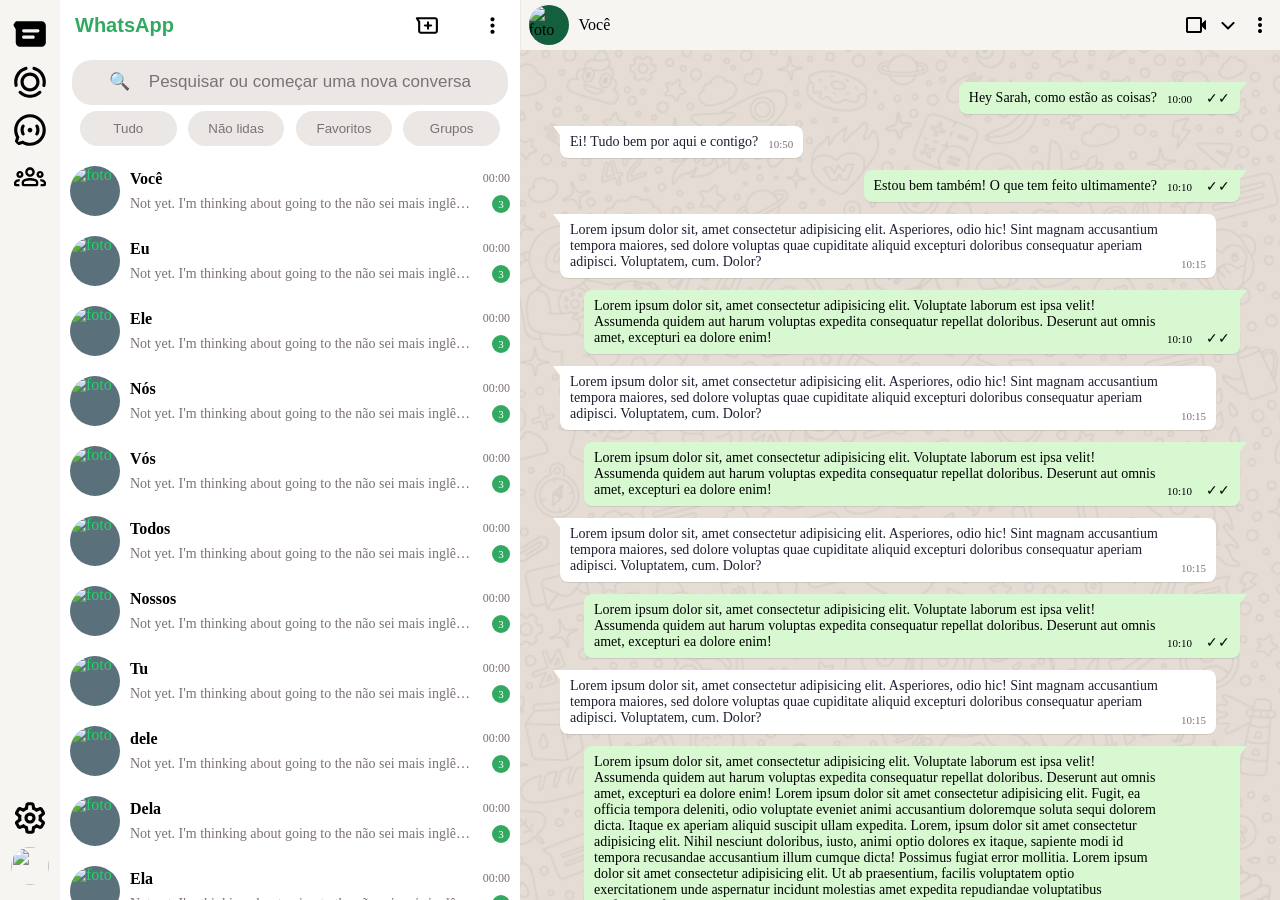
==== index.html @ 949bbe15 "design dos balões de mensagens feitas, falta testar e identificar erros" ====
<!DOCTYPE html>
<html lang="pt-br">
<head>
    <meta charset="UTF-8">
    <meta name="viewport" content="width=device-width, initial-scale=1.0">
    <link rel="stylesheet" href="./assets/style.css">
    <title>WhatsApp Web</title>
</head>
<body class="grid-container">
    <header>
        <div class="foto-header-container">
            <div class="perfil-header">
            <img class="foto-contato-header" src="" alt="foto">
            <span class="nome-header">Você</span>
        </div>

            <div class="icon-header">
            <img class="camera-header" src="./assets/icons/video-cam.svg" alt="">
            <img class="menu-header" src="./assets/icons/down-menu.svg" alt="">
            <img class="config-header" src="./assets/icons/more-settings.svg" alt="">
        </div>
        </div>
    </header>
    <nav>
        <div class="container-nav">
            <img src="./assets/icons/messages.svg" alt="">
            <img src="./assets/icons/status.svg" alt="">
            <img src="./assets/icons/newsletter.svg" alt="">
            <img src="./assets/icons/community.svg" alt="">

        </div>
        <div class="container-nav">
            <img src="./assets/icons/settings.svg" alt="">
            <img src="https://i.pravatar.cc/150?img=60" alt="">
        </div>
    </nav>
    <section>
        <div class="container-titulo">
        <h1>WhatsApp</h1>
        <div class="btn-newchat">
        <img src="./assets/icons/new-chat.svg" alt="">
        <img src="./assets/icons/more-settings.svg" alt="">
    </div>
    </div>

    <form action="">
        <input type="text" placeholder="🔍    Pesquisar ou começar uma nova conversa">
    </form>

    <div class="botoes">
        <button>Tudo</button>
        <button>Não lidas</button>
        <button>Favoritos</button>
        <button>Grupos</button>
    </div>
    <div class="lista-contatos">

    <diiv class="card-contato">
        <img src="" alt="foto">
        <span class="nome">Você</span>
        <span class="hora">00:00</span>
        <span class="msg">Not yet. I'm thinking about going to the não sei mais inglês então é isso.</span>
        <span class="badge">3</span>
    </diiv>

    <diiv class="card-contato">
        <img src="" alt="foto">
        <span class="nome">Eu</span>
        <span class="hora">00:00</span>
        <span class="msg">Not yet. I'm thinking about going to the não sei mais inglês então é isso.</span>
        <span class="badge">3</span>
    </diiv>

    <diiv class="card-contato">
        <img src="" alt="foto">
        <span class="nome">Ele</span>
        <span class="hora">00:00</span>
        <span class="msg">Not yet. I'm thinking about going to the não sei mais inglês então é isso.</span>
        <span class="badge">3</span>
    </diiv>

    <diiv class="card-contato">
        <img src="" alt="foto">
        <span class="nome">Nós</span>
        <span class="hora">00:00</span>
        <span class="msg">Not yet. I'm thinking about going to the não sei mais inglês então é isso.</span>
        <span class="badge">3</span>
    </diiv>

    <diiv class="card-contato">
        <img src="" alt="foto">
        <span class="nome">Vós</span>
        <span class="hora">00:00</span>
        <span class="msg">Not yet. I'm thinking about going to the não sei mais inglês então é isso.</span>
        <span class="badge">3</span>
    </diiv>

    <diiv class="card-contato">
        <img src="" alt="foto">
        <span class="nome">Todos</span>
        <span class="hora">00:00</span>
        <span class="msg">Not yet. I'm thinking about going to the não sei mais inglês então é isso.</span>
        <span class="badge">3</span>
    </diiv>

    <diiv class="card-contato">
        <img src="" alt="foto">
        <span class="nome">Nossos</span>
        <span class="hora">00:00</span>
        <span class="msg">Not yet. I'm thinking about going to the não sei mais inglês então é isso.</span>
        <span class="badge">3</span>
    </diiv>

    <diiv class="card-contato">
        <img src="" alt="foto">
        <span class="nome">Tu</span>
        <span class="hora">00:00</span>
        <span class="msg">Not yet. I'm thinking about going to the não sei mais inglês então é isso.</span>
        <span class="badge">3</span>
    </diiv>

    <diiv class="card-contato">
        <img src="" alt="foto">
        <span class="nome">dele</span>
        <span class="hora">00:00</span>
        <span class="msg">Not yet. I'm thinking about going to the não sei mais inglês então é isso.</span>
        <span class="badge">3</span>
    </diiv>

    <diiv class="card-contato">
        <img src="" alt="foto">
        <span class="nome">Dela</span>
        <span class="hora">00:00</span>
        <span class="msg">Not yet. I'm thinking about going to the não sei mais inglês então é isso.</span>
        <span class="badge">3</span>
    </diiv>

    <diiv class="card-contato">
        <img src="" alt="foto">
        <span class="nome">Ela</span>
        <span class="hora">00:00</span>
        <span class="msg">Not yet. I'm thinking about going to the não sei mais inglês então é isso.</span>
        <span class="badge">3</span>
    </diiv>

    <diiv class="card-contato">
        <img src="" alt="foto">
        <span class="nome">Aquela</span>
        <span class="hora">00:00</span>
        <span class="msg">Not yet. I'm thinking about going to the não sei mais inglês então é isso.</span>
        <span class="badge">3</span> 
    </diiv>

    <diiv class="card-contato">
        <img src="" alt="foto">
        <span class="nome">Aquele</span>
        <span class="hora">00:00</span>
        <span class="msg">Not yet. I'm thinking about going to the não sei mais inglês então é isso.</span>
        <span class="badge">3</span> 
    </diiv>

    </div>

    </section>
    <main>
        <div class="chat-mensagens">

            <div class="mensagem mensagem-enviada">
                <div class="balao">
                    <p>Hey Sarah, como estão as coisas?</p>
                    <span class="hora-msg">10:00 <span class="checks">✓✓</span></span>
                </div>
            </div>

            <div class="mensagem mensagem-recebida">
                <div class="balao">
                    <p>Ei! Tudo bem por aqui e contigo?</p>
                    <span class="hora-msg">10:50</span>
                </div>
            </div>

            <div class="mensagem mensagem-enviada">
                <div class="balao">
                    <p>Estou bem também! O que tem feito ultimamente?</p>
                    <span class="hora-msg">10:10 <span class="checks">✓✓</span></span>
                </div>
            </div>

            <div class="mensagem mensagem-recebida">
                <div class="balao">
                    <p>Lorem ipsum dolor sit, amet consectetur adipisicing elit. Asperiores, odio hic! Sint magnam accusantium tempora maiores, sed dolore voluptas quae cupiditate aliquid excepturi doloribus consequatur aperiam adipisci. Voluptatem, cum. Dolor?</p>
                    <span class="hora-msg">10:15</span>
                </div>
            </div>

            <div class="mensagem mensagem-enviada">
                <div class="balao">
                    <p>Lorem ipsum dolor sit, amet consectetur adipisicing elit. Voluptate laborum est ipsa velit! Assumenda quidem aut harum voluptas expedita consequatur repellat doloribus. Deserunt aut omnis amet, excepturi ea dolore enim!</p>
                    <span class="hora-msg">10:10<span class="checks">✓✓</span></span>
                </div>
            </div>

            <div class="mensagem mensagem-recebida">
                <div class="balao">
                    <p>Lorem ipsum dolor sit, amet consectetur adipisicing elit. Asperiores, odio hic! Sint magnam accusantium tempora maiores, sed dolore voluptas quae cupiditate aliquid excepturi doloribus consequatur aperiam adipisci. Voluptatem, cum. Dolor?</p>
                    <span class="hora-msg">10:15</span>
                </div>
            </div>

            <div class="mensagem mensagem-enviada">
                <div class="balao">
                    <p>Lorem ipsum dolor sit, amet consectetur adipisicing elit. Voluptate laborum est ipsa velit! Assumenda quidem aut harum voluptas expedita consequatur repellat doloribus. Deserunt aut omnis amet, excepturi ea dolore enim!</p>
                    <span class="hora-msg">10:10<span class="checks">✓✓</span></span>
                </div>
            </div>

            <div class="mensagem mensagem-recebida">
                <div class="balao">
                    <p>Lorem ipsum dolor sit, amet consectetur adipisicing elit. Asperiores, odio hic! Sint magnam accusantium tempora maiores, sed dolore voluptas quae cupiditate aliquid excepturi doloribus consequatur aperiam adipisci. Voluptatem, cum. Dolor?</p>
                    <span class="hora-msg">10:15</span>
                </div>
            </div>

            <div class="mensagem mensagem-enviada">
                <div class="balao">
                    <p>Lorem ipsum dolor sit, amet consectetur adipisicing elit. Voluptate laborum est ipsa velit! Assumenda quidem aut harum voluptas expedita consequatur repellat doloribus. Deserunt aut omnis amet, excepturi ea dolore enim!</p>
                    <span class="hora-msg">10:10<span class="checks">✓✓</span></span>
                </div>
            </div>

            <div class="mensagem mensagem-recebida">
                <div class="balao">
                    <p>Lorem ipsum dolor sit, amet consectetur adipisicing elit. Asperiores, odio hic! Sint magnam accusantium tempora maiores, sed dolore voluptas quae cupiditate aliquid excepturi doloribus consequatur aperiam adipisci. Voluptatem, cum. Dolor?</p>
                    <span class="hora-msg">10:15</span>
                </div>
            </div>

            <div class="mensagem mensagem-enviada">
                <div class="balao">
                    <p>Lorem ipsum dolor sit, amet consectetur adipisicing elit. Voluptate laborum est ipsa velit! Assumenda quidem aut harum voluptas expedita consequatur repellat doloribus. Deserunt aut omnis amet, excepturi ea dolore enim! Lorem ipsum dolor sit amet consectetur adipisicing elit. Fugit, ea officia tempora deleniti, odio voluptate eveniet animi accusantium doloremque soluta sequi dolorem dicta. Itaque ex aperiam aliquid suscipit ullam expedita. Lorem, ipsum dolor sit amet consectetur adipisicing elit. Nihil nesciunt doloribus, iusto, animi optio dolores ex itaque, sapiente modi id tempora recusandae accusantium illum cumque dicta! Possimus fugiat error mollitia. Lorem ipsum dolor sit amet consectetur adipisicing elit. Ut ab praesentium, facilis voluptatem optio exercitationem unde aspernatur incidunt molestias amet expedita repudiandae voluptatibus perferendis fugiat! Libero repellendus eos nam hic.Lorem ipsum dolor sit, amet consectetur adipisicing elit. Voluptate laborum est ipsa velit! Assumenda quidem aut harum voluptas expedita consequatur repellat doloribus. Deserunt aut omnis amet, excepturi ea dolore enim! Lorem ipsum dolor sit amet consectetur adipisicing elit. Fugit, ea officia tempora deleniti, odio voluptate eveniet animi accusantium doloremque soluta sequi dolorem dicta. Itaque ex aperiam aliquid suscipit ullam expedita. Lorem, ipsum dolor sit amet consectetur adipisicing elit. Nihil nesciunt doloribus, iusto, animi optio dolores ex itaque, sapiente modi id tempora recusandae accusantium illum cumque dicta! Possimus fugiat error mollitia. Lorem ipsum dolor sit amet consectetur adipisicing elit. Ut ab praesentium, facilis voluptatem optio exercitationem unde aspernatur incidunt molestias amet expedita repudiandae voluptatibus perferendis fugiat! Libero repellendus eos nam hicLorem ipsum dolor sit, amet consectetur adipisicing elit. Voluptate laborum est ipsa velit! Assumenda quidem aut harum voluptas expedita consequatur repellat doloribus. Deserunt aut omnis amet, excepturi ea dolore enim! Lorem ipsum dolor sit amet consectetur adipisicing elit. Fugit, ea officia tempora deleniti, odio voluptate eveniet animi accusantium doloremque soluta sequi dolorem dicta. Itaque ex aperiam aliquid suscipit ullam expedita. Lorem, ipsum dolor sit amet consectetur adipisicing elit. Nihil nesciunt doloribus, iusto, animi optio dolores ex itaque, sapiente modi id tempora recusandae accusantium illum cumque dicta! Possimus fugiat error mollitia. Lorem ipsum dolor sit amet consectetur adipisicing elit. Ut ab praesentium, facilis voluptatem optio exercitationem unde aspernatur incidunt molestias amet expedita repudiandae voluptatibus perferendis fugiat! Libero repellendus eos nam hicLorem ipsum dolor sit, amet consectetur adipisicing elit. Voluptate laborum est ipsa velit! Assumenda quidem aut harum voluptas expedita consequatur repellat doloribus. Deserunt aut omnis amet, excepturi ea dolore enim! Lorem ipsum dolor sit amet consectetur adipisicing elit. Fugit, ea officia tempora deleniti, odio voluptate eveniet animi accusantium doloremque soluta sequi dolorem dicta. Itaque ex aperiam aliquid suscipit ullam expedita. Lorem, ipsum dolor sit amet consectetur adipisicing elit. Nihil nesciunt doloribus, iusto, animi optio dolores ex itaque, sapiente modi id tempora recusandae accusantium illum cumque dicta! Possimus fugiat error mollitia. Lorem ipsum dolor sit amet consectetur adipisicing elit. Ut ab praesentium, facilis voluptatem optio exercitationem unde aspernatur incidunt molestias amet expedita repudiandae voluptatibus perferendis fugiat! Libero repellendus eos nam hicLorem ipsum dolor sit, amet consectetur adipisicing elit. Voluptate laborum est ipsa velit! Assumenda quidem aut harum voluptas expedita consequatur repellat doloribus. Deserunt aut omnis amet, excepturi ea dolore enim! Lorem ipsum dolor sit amet consectetur adipisicing elit. Fugit, ea officia tempora deleniti, odio voluptate eveniet animi accusantium doloremque soluta sequi dolorem dicta. Itaque ex aperiam aliquid suscipit ullam expedita. Lorem, ipsum dolor sit amet consectetur adipisicing elit. Nihil nesciunt doloribus, iusto, animi optio dolores ex itaque, sapiente modi id tempora recusandae accusantium illum cumque dicta! Possimus fugiat error mollitia. Lorem ipsum dolor sit amet consectetur adipisicing elit. Ut ab praesentium, facilis voluptatem optio exercitationem unde aspernatur incidunt molestias amet expedita repudiandae voluptatibus perferendis fugiat! Libero repellendus eos nam hicLorem ipsum dolor sit, amet consectetur adipisicing elit. Voluptate laborum est ipsa velit! Assumenda quidem aut harum voluptas expedita consequatur repellat doloribus. Deserunt aut omnis amet, excepturi ea dolore enim! Lorem ipsum dolor sit amet consectetur adipisicing elit. Fugit, ea officia tempora deleniti, odio voluptate eveniet animi accusantium doloremque soluta sequi dolorem dicta. Itaque ex aperiam aliquid suscipit ullam expedita. Lorem, ipsum dolor sit amet consectetur adipisicing elit. Nihil nesciunt doloribus, iusto, animi optio dolores ex itaque, sapiente modi id tempora recusandae accusantium illum cumque dicta! Possimus fugiat error mollitia. Lorem ipsum dolor sit amet consectetur adipisicing elit. Ut ab praesentium, facilis voluptatem optio exercitationem unde aspernatur incidunt molestias amet expedita repudiandae voluptatibus perferendis fugiat! Libero repellendus eos nam hicLorem ipsum dolor sit, amet consectetur adipisicing elit. Voluptate laborum est ipsa velit! Assumenda quidem aut harum voluptas expedita consequatur repellat doloribus. Deserunt aut omnis amet, excepturi ea dolore enim! Lorem ipsum dolor sit amet consectetur adipisicing elit. Fugit, ea officia tempora deleniti, odio voluptate eveniet animi accusantium doloremque soluta sequi dolorem dicta. Itaque ex aperiam aliquid suscipit ullam expedita. Lorem, ipsum dolor sit amet consectetur adipisicing elit. Nihil nesciunt doloribus, iusto, animi optio dolores ex itaque, sapiente modi id tempora recusandae accusantium illum cumque dicta! Possimus fugiat error mollitia. Lorem ipsum dolor sit amet consectetur adipisicing elit. Ut ab praesentium, facilis voluptatem optio exercitationem unde aspernatur incidunt molestias amet expedita repudiandae voluptatibus perferendis fugiat! Libero repellendus eos nam hic</p>
                    <span class="hora-msg">10:10<span class="checks">✓✓</span></span>
                </div>
            </div>

        </div>
    </main>
</body>
</html>
---- assets/style.css ----
* {
    margin: 0;
    padding: 0;
    box-sizing: border-box;
    text-decoration: none;
}

:root {
    --nav: #F7F5F2;
    --section: #FFFFFF;
    --header: #F7F5F2;
    --icone: #32A961;
    --nmicone: #42B996;
    --icones: #000000;
    --icone2: #EBE7E5;
    --msgs2: #7C7175;
    --msg1: #1C2030;
    --card2: #D8F8D2;
    --card1: #FFFFFF;
    --zap: #32A961;
    --iconeclaro: #D9FDD3;
    --letraescura: #14603E;
    --fotoperfil: #5A707B;
    --iconeperfil: #24D366;
}

body {
    width: 100dvw;
    height: 100dvh;
    display: grid;
    grid-template-columns: 60px 460px 1fr 2fr;
    grid-template-rows: 50px 1fr;
}

header {
    grid-column: 3 / 5;
    grid-row: 1 / 2;
    background-color: var(--header);
    display: flex;
    align-items: center;
    justify-content: space-between;
    border-left: 1px solid var(--icone2);
}

.foto-header-container {
    width: 100%;
    display: flex;
    justify-content: space-between;
    align-items: center;
    padding: 2% 1%;
}

.perfil-header {
    display: flex;
    align-items: center;
    gap: 10px;
}

.foto-contato-header {
    background-color: #14603E;
    border-radius: 100%;
    width: 40px;
    height: 40px;
}

.icon-header {
    display: flex;
    justify-content: flex-end;
    align-items: center;
    gap: 10px;
    width: fit-content;
}

nav {
    grid-column: 1 / 2;
    grid-row: 1 / 3;
    background-color: var(--nav);
    display: flex;
    flex-direction: column;
    align-items: center;
    justify-content: space-between;
}

.container-nav {
    display: flex;
    flex-direction: column;
    align-items: center;
    justify-content: space-between;
    gap: 10px;
    padding: 15px;
}

.container-nav > img {
    width: 38px;
    height: 38px;
    border-radius: 50%;
}

.container-nav > img:hover {
    background-color: var(--icone2);
    width: 39px;
    height: 39px;
}

section {
    grid-column: 2 / 3;
    grid-row: 1 / 3;
    background-color: var(--section);
    display: flex;
    flex-direction: column;
    align-items: center;
    justify-content: flex-start;
    min-height: 0;
    overflow: hidden;
}

.container-titulo {
    width: 100%;
    height: 50px;
    display: flex;
    align-items: center;
    justify-content: space-between;
    padding: 15px;
}

.container-titulo > h1 {
    font-size: 20px;
    font-weight: 600;
    color: var(--icone);
    font-family: Verdana, Geneva, Tahoma, sans-serif
}

.btn-newchat {
    display: flex;
    align-items: center;
    justify-content: space-between;
    gap: 40px;
}

.btn-newchat > img {
    width: 25px;
    height: 25px;
}

.btn-newchat > img:hover {
    background-color: var(--icone2);
    width: 26px;
    height: 26px;
    border-radius: 50%;
}

form {
    width: 100%;
    height: 50px;
    display: flex;
    align-items: center;
    justify-content: center;
    padding: 15px 5px 0 5px;
}

form > input {
    width: 97%;
    height: 45px;
    border: none;
    border-radius: 20px;
    background-color: var(--icone2);
}

input::placeholder {
    color: var(--msgs2);
    font-size: 17px;
    display: flex;
    text-align: center;
}

input:focus {
    outline: none;
}

input:hover {
    background-color: var(--icone2);
    width: 98%;
    height: 46px;
}

.botoes {
    width: 100%;
    height: 56px;
    display: flex;
    align-items: center;
    justify-content: space-between;
    padding: 15px 20px;
}

.botoes > button {
    width: 23%;
    height: 35px;
    border: none;
    border-radius: 20px;
    background-color: var(--icone2);
    color: var(--msgs2);
}

.botoes > button:hover {
    background-color: var(--iconeclaro);
    color: var(--letraescura);
}

.lista-contatos {
    width: 100%;
    flex: 1 1 auto;
    min-height: 0;
    overflow-y: auto;
}

.card-contato {
    display: grid;
    grid-template-columns: 50px 1fr auto;
    grid-template-rows: auto auto;
    grid-template-areas: 
    "img nome hora" 
    "img msg badge";
    column-gap: 10px;
    align-items: center;
    padding: 10px;
}

.card-contato > img {
    grid-area: img;
    width: 50px;
    height: 50px;
    border-radius: 50%;
    background-color: var(--fotoperfil);
    color: var(--iconeperfil);
    display: flex;
}

.card-contato > .nome {
    grid-area: nome;
    font-weight: 600;
}

.card-contato > .hora {
    grid-area: hora;
    font-size: 12px;
    color: var(--msgs2);
    justify-self: end;
}

.card-contato > .msg {
    grid-area: msg;
    font-size: 14px;
    color: var(--msgs2);
    white-space: nowrap;
    overflow: hidden;
    text-overflow: ellipsis;
}

.card-contato > .badge {
    grid-area: badge;
    background-color: var(--zap);
    color: var(--section);
    font-size: 11px;
    border-radius: 50%;
    width: 18px;
    height: 18px;
    display: flex;
    align-items: center;
    justify-content: center;
    justify-self: end;
}

.card-contato:hover {
    background-color: var(--icone2);
    border-radius: 10px;
}

main {
    grid-column: 3 / 5;
    grid-row: 2 / 2;
    background-image: url(./imgs/whatsapp_bg.png);
    display: flex;
    flex-direction:column;
    min-height: 0;
    overflow: hidden;
}

.chat-mensagens {
    flex: 1 1 auto;
    min-height: 0;
    overflow-y: auto;
    display: flex;
    flex-direction: column;
    gap: 12px;
    padding: 20px 40px;
}

.chat-mensagens::before {
    content: "";
    margin-top: auto;
}

.mensagem-recebida {
    display: grid;
    grid-template-columns: 1fr 24px;
}

.mensagem-enviada {
    display: grid;
    grid-template-columns: 24px 1fr;
}

.mensagem-recebida > .balao {
    grid-column: 1;
    justify-self: start;
}

.mensagem-enviada > .balao {
    grid-column: 2;
    justify-self: end;
}

.balao {
    position: relative;
    width: fit-content;
    max-width: 100%;
    display: flex;
    align-items: flex-end;
    gap: 10px;
    padding: 8px 10px;
    border-radius: 8px;
    background-color: var(--card1);
    box-shadow: 0 1px 1px rgba(0, 0, 0, 0.1);
}

.mensagem-recebida > .balao {
    border-top-left-radius: 0;
}

.mensagem-enviada > .balao {
    background-color: var(--card2);
    border-top-right-radius: 0;
}

.mensagem-recebida > .balao::before {
    content: "";
    position: absolute;
    top: 0;
    left: -7px;
    width: 10px;
    height: 13px;
    background-color: var(--card1);
    clip-path: polygon(100% 0, 100% 100%, 0 0);
}

.mensagem-enviada > .balao::before {
    content: "";
    position: absolute;
    top: 0;
    right: -7px;
    width: 10px;
    height: 13px;
    background-color: var(--card2);
    clip-path: polygon(0 0, 0 100%, 100% 0);
}

.balao > p {
    font-size: 14px;
    color: var(--msg1);
    overflow-wrap: break-word;
    min-width: 0;
}

.mensagem-enviada > .balao > p {
    color: var(--texto-enviado);
}

.balao > .hora-msg {
    font-size: 11px;
    color: var(--msgs2);
    white-space: nowrap;
    display: flex;
    align-items: center;
    gap: 14px;
}

.mensagem-enviada > .balao > .hora-msg {
    color: var(--hora-enviado);
}

.balao > .hora-msg > .checks {
    color: var(--check-lido);
    font-size: 14px;
    line-height: 1;
}
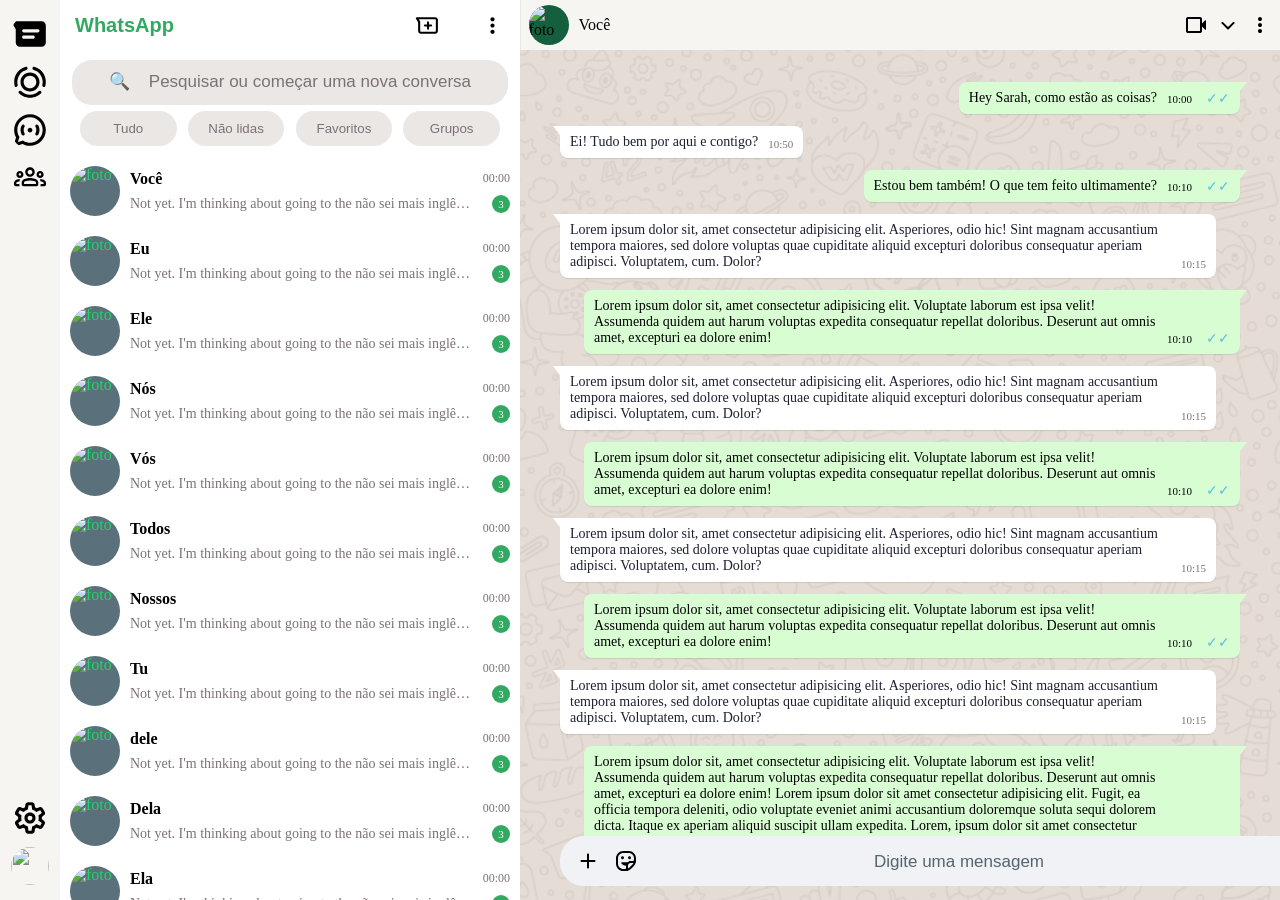
==== commit 9b37a328: "continua" ====
--- a/index.html
+++ b/index.html
@@ -243,6 +243,20 @@
             </div>
 
         </div>
+
+        <form class="chat-input" action="">
+            <button type="button" class="icone-rodape"><img src="./assets/icons/plus.svg" alt="">
+            </button>
+
+            <button type="button" class="icone-rodape">
+                <img src="./assets/icons/expressions.svg" alt="">
+            </button>
+
+            <input type="text" placeholder="Digite uma mensagem">
+            <button type="button" class="icone-rodape">
+                <img src="./assets/icons/send-message.png" alt="">
+            </button>
+        </form>
     </main>
 </body>
 </html>
--- a/assets/style.css
+++ b/assets/style.css
@@ -15,8 +15,13 @@
     --icone2: #EBE7E5;
     --msgs2: #7C7175;
     --msg1: #1C2030;
-    --card2: #D8F8D2;
+    --card2: #D9FDD3;
     --card1: #FFFFFF;
+    --texto-enviada: #1C2030;
+    --hora-enviada: #667781;
+    --check-lido: #53BDEB;
+    --rodape-input-bg: #F0F2F5;
+    --rodape-icone: #54656F;
     --zap: #32A961;
     --iconeclaro: #D9FDD3;
     --letraescura: #14603E;
@@ -394,7 +399,62 @@
     line-height: 1;
 }
 
-
-
-
-
+.chat-input {
+    flex: 0 0 auto;
+    display: flex;
+    align-items: center;
+    gap: 14px;
+    margin: 0 40px 14px 40px;
+    padding: 10px 16px;
+    background-color: var(--rodape-input-bg);
+    border-radius: 24px;
+}
+
+.chat-input > input {
+    flex: 1 1 auto;
+    min-width: 0;
+    border: none;
+    background: transparent;
+    outline: none;
+    font-size: 15px;
+    color: var(--texto-enviada);
+}
+
+.chat-input > input::placeholder {
+    color: var(--rodape-icone);
+}
+
+.icone-rodape {
+    flex-shrink: 0;
+    width: 24px;
+    height: 24px;
+    padding: 0;
+    border: none;
+    background: none;
+    display: flex;
+    align-items: center;
+    justify-content: center;
+    color: var(--rodape-icone);
+    cursor: pointer;
+    transition: background-color 0.15s ease;
+}
+
+.icone-rodape > img {
+    width: 100%;
+    height: 100%;
+    object-fit: contain;
+}
+
+.icone-rodape:hover {
+    background-color: var(--icone2);
+    border-radius: 50%;
+}
+
+.icone-rodape:hover > img {
+    opacity: 0.85;
+}
+
+
+
+
+
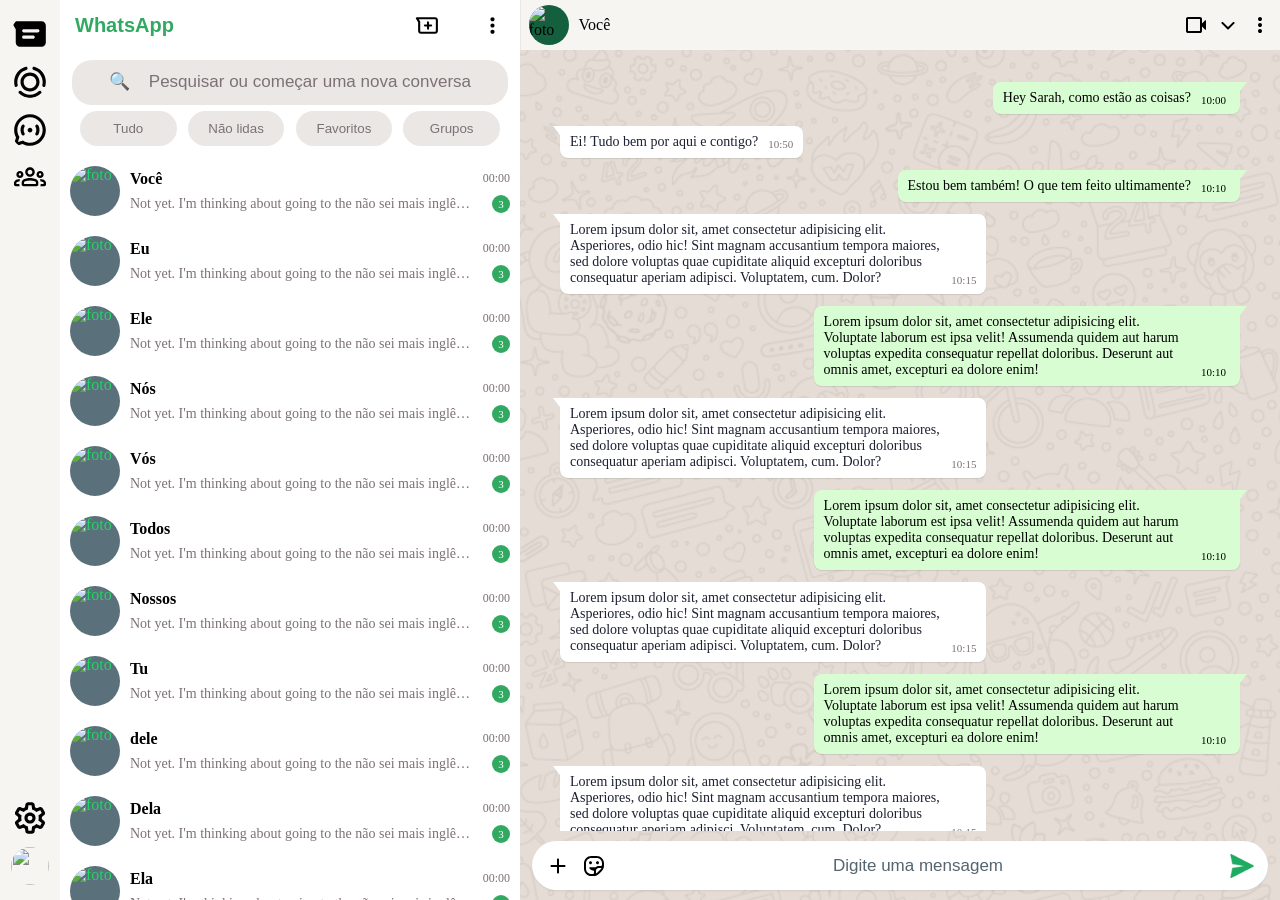
==== commit c020a5c1: "main terminada" ====
--- a/index.html
+++ b/index.html
@@ -4,6 +4,7 @@
     <meta charset="UTF-8">
     <meta name="viewport" content="width=device-width, initial-scale=1.0">
     <link rel="stylesheet" href="./assets/style.css">
+    <script src="./script.js" defer type="module"></script>
     <title>WhatsApp Web</title>
 </head>
 <body class="grid-container">
@@ -43,7 +44,7 @@
     </div>
     </div>
 
-    <form action="">
+    <form class="form-pesquisa" action="">
         <input type="text" placeholder="🔍    Pesquisar ou começar uma nova conversa">
     </form>
 
@@ -168,7 +169,7 @@
             <div class="mensagem mensagem-enviada">
                 <div class="balao">
                     <p>Hey Sarah, como estão as coisas?</p>
-                    <span class="hora-msg">10:00 <span class="checks">✓✓</span></span>
+                    <span class="hora-msg">10:00 <span</span></span>
                 </div>
             </div>
 
@@ -182,7 +183,7 @@
             <div class="mensagem mensagem-enviada">
                 <div class="balao">
                     <p>Estou bem também! O que tem feito ultimamente?</p>
-                    <span class="hora-msg">10:10 <span class="checks">✓✓</span></span>
+                    <span class="hora-msg">10:10 <span</span></span>
                 </div>
             </div>
 
@@ -196,7 +197,7 @@
             <div class="mensagem mensagem-enviada">
                 <div class="balao">
                     <p>Lorem ipsum dolor sit, amet consectetur adipisicing elit. Voluptate laborum est ipsa velit! Assumenda quidem aut harum voluptas expedita consequatur repellat doloribus. Deserunt aut omnis amet, excepturi ea dolore enim!</p>
-                    <span class="hora-msg">10:10<span class="checks">✓✓</span></span>
+                    <span class="hora-msg">10:10<span</span></span>
                 </div>
             </div>
 
@@ -210,7 +211,7 @@
             <div class="mensagem mensagem-enviada">
                 <div class="balao">
                     <p>Lorem ipsum dolor sit, amet consectetur adipisicing elit. Voluptate laborum est ipsa velit! Assumenda quidem aut harum voluptas expedita consequatur repellat doloribus. Deserunt aut omnis amet, excepturi ea dolore enim!</p>
-                    <span class="hora-msg">10:10<span class="checks">✓✓</span></span>
+                    <span class="hora-msg">10:10<span</span></span>
                 </div>
             </div>
 
@@ -224,21 +225,21 @@
             <div class="mensagem mensagem-enviada">
                 <div class="balao">
                     <p>Lorem ipsum dolor sit, amet consectetur adipisicing elit. Voluptate laborum est ipsa velit! Assumenda quidem aut harum voluptas expedita consequatur repellat doloribus. Deserunt aut omnis amet, excepturi ea dolore enim!</p>
-                    <span class="hora-msg">10:10<span class="checks">✓✓</span></span>
-                </div>
-            </div>
-
-            <div class="mensagem mensagem-recebida">
-                <div class="balao">
-                    <p>Lorem ipsum dolor sit, amet consectetur adipisicing elit. Asperiores, odio hic! Sint magnam accusantium tempora maiores, sed dolore voluptas quae cupiditate aliquid excepturi doloribus consequatur aperiam adipisci. Voluptatem, cum. Dolor?</p>
-                    <span class="hora-msg">10:15</span>
-                </div>
-            </div>
-
-            <div class="mensagem mensagem-enviada">
-                <div class="balao">
-                    <p>Lorem ipsum dolor sit, amet consectetur adipisicing elit. Voluptate laborum est ipsa velit! Assumenda quidem aut harum voluptas expedita consequatur repellat doloribus. Deserunt aut omnis amet, excepturi ea dolore enim! Lorem ipsum dolor sit amet consectetur adipisicing elit. Fugit, ea officia tempora deleniti, odio voluptate eveniet animi accusantium doloremque soluta sequi dolorem dicta. Itaque ex aperiam aliquid suscipit ullam expedita. Lorem, ipsum dolor sit amet consectetur adipisicing elit. Nihil nesciunt doloribus, iusto, animi optio dolores ex itaque, sapiente modi id tempora recusandae accusantium illum cumque dicta! Possimus fugiat error mollitia. Lorem ipsum dolor sit amet consectetur adipisicing elit. Ut ab praesentium, facilis voluptatem optio exercitationem unde aspernatur incidunt molestias amet expedita repudiandae voluptatibus perferendis fugiat! Libero repellendus eos nam hic.Lorem ipsum dolor sit, amet consectetur adipisicing elit. Voluptate laborum est ipsa velit! Assumenda quidem aut harum voluptas expedita consequatur repellat doloribus. Deserunt aut omnis amet, excepturi ea dolore enim! Lorem ipsum dolor sit amet consectetur adipisicing elit. Fugit, ea officia tempora deleniti, odio voluptate eveniet animi accusantium doloremque soluta sequi dolorem dicta. Itaque ex aperiam aliquid suscipit ullam expedita. Lorem, ipsum dolor sit amet consectetur adipisicing elit. Nihil nesciunt doloribus, iusto, animi optio dolores ex itaque, sapiente modi id tempora recusandae accusantium illum cumque dicta! Possimus fugiat error mollitia. Lorem ipsum dolor sit amet consectetur adipisicing elit. Ut ab praesentium, facilis voluptatem optio exercitationem unde aspernatur incidunt molestias amet expedita repudiandae voluptatibus perferendis fugiat! Libero repellendus eos nam hicLorem ipsum dolor sit, amet consectetur adipisicing elit. Voluptate laborum est ipsa velit! Assumenda quidem aut harum voluptas expedita consequatur repellat doloribus. Deserunt aut omnis amet, excepturi ea dolore enim! Lorem ipsum dolor sit amet consectetur adipisicing elit. Fugit, ea officia tempora deleniti, odio voluptate eveniet animi accusantium doloremque soluta sequi dolorem dicta. Itaque ex aperiam aliquid suscipit ullam expedita. Lorem, ipsum dolor sit amet consectetur adipisicing elit. Nihil nesciunt doloribus, iusto, animi optio dolores ex itaque, sapiente modi id tempora recusandae accusantium illum cumque dicta! Possimus fugiat error mollitia. Lorem ipsum dolor sit amet consectetur adipisicing elit. Ut ab praesentium, facilis voluptatem optio exercitationem unde aspernatur incidunt molestias amet expedita repudiandae voluptatibus perferendis fugiat! Libero repellendus eos nam hicLorem ipsum dolor sit, amet consectetur adipisicing elit. Voluptate laborum est ipsa velit! Assumenda quidem aut harum voluptas expedita consequatur repellat doloribus. Deserunt aut omnis amet, excepturi ea dolore enim! Lorem ipsum dolor sit amet consectetur adipisicing elit. Fugit, ea officia tempora deleniti, odio voluptate eveniet animi accusantium doloremque soluta sequi dolorem dicta. Itaque ex aperiam aliquid suscipit ullam expedita. Lorem, ipsum dolor sit amet consectetur adipisicing elit. Nihil nesciunt doloribus, iusto, animi optio dolores ex itaque, sapiente modi id tempora recusandae accusantium illum cumque dicta! Possimus fugiat error mollitia. Lorem ipsum dolor sit amet consectetur adipisicing elit. Ut ab praesentium, facilis voluptatem optio exercitationem unde aspernatur incidunt molestias amet expedita repudiandae voluptatibus perferendis fugiat! Libero repellendus eos nam hicLorem ipsum dolor sit, amet consectetur adipisicing elit. Voluptate laborum est ipsa velit! Assumenda quidem aut harum voluptas expedita consequatur repellat doloribus. Deserunt aut omnis amet, excepturi ea dolore enim! Lorem ipsum dolor sit amet consectetur adipisicing elit. Fugit, ea officia tempora deleniti, odio voluptate eveniet animi accusantium doloremque soluta sequi dolorem dicta. Itaque ex aperiam aliquid suscipit ullam expedita. Lorem, ipsum dolor sit amet consectetur adipisicing elit. Nihil nesciunt doloribus, iusto, animi optio dolores ex itaque, sapiente modi id tempora recusandae accusantium illum cumque dicta! Possimus fugiat error mollitia. Lorem ipsum dolor sit amet consectetur adipisicing elit. Ut ab praesentium, facilis voluptatem optio exercitationem unde aspernatur incidunt molestias amet expedita repudiandae voluptatibus perferendis fugiat! Libero repellendus eos nam hicLorem ipsum dolor sit, amet consectetur adipisicing elit. Voluptate laborum est ipsa velit! Assumenda quidem aut harum voluptas expedita consequatur repellat doloribus. Deserunt aut omnis amet, excepturi ea dolore enim! Lorem ipsum dolor sit amet consectetur adipisicing elit. Fugit, ea officia tempora deleniti, odio voluptate eveniet animi accusantium doloremque soluta sequi dolorem dicta. Itaque ex aperiam aliquid suscipit ullam expedita. Lorem, ipsum dolor sit amet consectetur adipisicing elit. Nihil nesciunt doloribus, iusto, animi optio dolores ex itaque, sapiente modi id tempora recusandae accusantium illum cumque dicta! Possimus fugiat error mollitia. Lorem ipsum dolor sit amet consectetur adipisicing elit. Ut ab praesentium, facilis voluptatem optio exercitationem unde aspernatur incidunt molestias amet expedita repudiandae voluptatibus perferendis fugiat! Libero repellendus eos nam hicLorem ipsum dolor sit, amet consectetur adipisicing elit. Voluptate laborum est ipsa velit! Assumenda quidem aut harum voluptas expedita consequatur repellat doloribus. Deserunt aut omnis amet, excepturi ea dolore enim! Lorem ipsum dolor sit amet consectetur adipisicing elit. Fugit, ea officia tempora deleniti, odio voluptate eveniet animi accusantium doloremque soluta sequi dolorem dicta. Itaque ex aperiam aliquid suscipit ullam expedita. Lorem, ipsum dolor sit amet consectetur adipisicing elit. Nihil nesciunt doloribus, iusto, animi optio dolores ex itaque, sapiente modi id tempora recusandae accusantium illum cumque dicta! Possimus fugiat error mollitia. Lorem ipsum dolor sit amet consectetur adipisicing elit. Ut ab praesentium, facilis voluptatem optio exercitationem unde aspernatur incidunt molestias amet expedita repudiandae voluptatibus perferendis fugiat! Libero repellendus eos nam hic</p>
-                    <span class="hora-msg">10:10<span class="checks">✓✓</span></span>
+                    <span class="hora-msg">10:10<span</span></span>
+                </div>
+            </div>
+
+            <div class="mensagem mensagem-recebida">
+                <div class="balao">
+                    <p>Lorem ipsum dolor sit, amet consectetur adipisicing elit. Asperiores, odio hic! Sint magnam accusantium tempora maiores, sed dolore voluptas quae cupiditate aliquid excepturi doloribus consequatur aperiam adipisci. Voluptatem, cum. Dolor?</p>
+                    <span class="hora-msg">10:15</span>
+                </div>
+            </div>
+
+            <div class="mensagem mensagem-enviada">
+                <div class="balao">
+                    <p>Lorem ipsum dolor sit, amet consectetur adipisicing elit. Voluptate laborum est ipsa velit! Assumenda quidem aut harum voluptas expedita consequatur repellat doloribus. Deserunt aut omnis amet, excepturi ea dolore enim! Lorem ipsum dolor sit amet consectetur adipisicing elit. Fugit, ea officia tempora deleniti, odio voluptate eveniet animi accusantium doloremque soluta sequi dolorem dicta. Itaque ex aperiam aliquid suscipit ullam expedita. Lorem, ipsum dolor sit amet c!onsectetur adipisicing elit.</p>
+                    <span class="hora-msg">10:10<span</span></span>
                 </div>
             </div>
 
@@ -252,8 +253,11 @@
                 <img src="./assets/icons/expressions.svg" alt="">
             </button>
 
-            <input type="text" placeholder="Digite uma mensagem">
-            <button type="button" class="icone-rodape">
+            <div class="campo-texto">
+                <input type="text" placeholder="Digite uma mensagem">
+            </div>
+
+            <button type="button" class="icone-rodape icone-enviar">
                 <img src="./assets/icons/send-message.png" alt="">
             </button>
         </form>
--- a/assets/style.css
+++ b/assets/style.css
@@ -29,12 +29,17 @@
     --iconeperfil: #24D366;
 }
 
+html {
+    overflow: hidden;
+}
+
 body {
     width: 100dvw;
     height: 100dvh;
     display: grid;
-    grid-template-columns: 60px 460px 1fr 2fr;
+    grid-template-columns: 60px 460px minmax(0, 1fr) minmax(0, 2fr);
     grid-template-rows: 50px 1fr;
+    overflow: hidden;
 }
 
 header {
@@ -154,7 +159,7 @@
     border-radius: 50%;
 }
 
-form {
+.form-pesquisa {
     width: 100%;
     height: 50px;
     display: flex;
@@ -163,7 +168,7 @@
     padding: 15px 5px 0 5px;
 }
 
-form > input {
+.form-pesquisa > input {
     width: 97%;
     height: 45px;
     border: none;
@@ -282,10 +287,11 @@
 
 main {
     grid-column: 3 / 5;
-    grid-row: 2 / 2;
+    grid-row: 2 / 3;
     background-image: url(./imgs/whatsapp_bg.png);
     display: flex;
     flex-direction:column;
+    min-width: 0;
     min-height: 0;
     overflow: hidden;
 }
@@ -307,12 +313,12 @@
 
 .mensagem-recebida {
     display: grid;
-    grid-template-columns: 1fr 24px;
+    grid-template-columns: minmax(0, 1fr) 24px;
 }
 
 .mensagem-enviada {
     display: grid;
-    grid-template-columns: 24px 1fr;
+    grid-template-columns: 24px minmax(0, 1fr);
 }
 
 .mensagem-recebida > .balao {
@@ -328,7 +334,8 @@
 .balao {
     position: relative;
     width: fit-content;
-    max-width: 100%;
+    max-width: 65%;
+    min-width: 0;
     display: flex;
     align-items: flex-end;
     gap: 10px;
@@ -386,41 +393,47 @@
     white-space: nowrap;
     display: flex;
     align-items: center;
-    gap: 14px;
+    gap: 4px;
 }
 
 .mensagem-enviada > .balao > .hora-msg {
     color: var(--hora-enviado);
 }
 
-.balao > .hora-msg > .checks {
-    color: var(--check-lido);
-    font-size: 14px;
-    line-height: 1;
-}
-
 .chat-input {
     flex: 0 0 auto;
     display: flex;
     align-items: center;
-    gap: 14px;
-    margin: 0 40px 14px 40px;
-    padding: 10px 16px;
-    background-color: var(--rodape-input-bg);
-    border-radius: 24px;
-}
-
-.chat-input > input {
+    gap: 12px;
+    min-width: 0;
+    margin: 10px 12px;
+    padding: 8px 14px;
+    background-color: var(--section);
+    border-radius: 26px;
+    box-shadow: 0 1px 2px rgba(0, 0, 0, 0.08);
+}
+
+.campo-texto {
     flex: 1 1 auto;
     min-width: 0;
+    display: flex;
+    align-items: center;
+}
+
+.campo-texto > input {
+    width: 100%;
+    height: auto;
+    min-width: 0;
     border: none;
-    background: transparent;
+    background: none;
     outline: none;
     font-size: 15px;
+    line-height: 1.4;
+    padding: 6px 0;
     color: var(--texto-enviada);
 }
 
-.chat-input > input::placeholder {
+.campo-texto > input::placeholder {
     color: var(--rodape-icone);
 }
 
@@ -436,25 +449,19 @@
     justify-content: center;
     color: var(--rodape-icone);
     cursor: pointer;
-    transition: background-color 0.15s ease;
 }
 
 .icone-rodape > img {
     width: 100%;
     height: 100%;
     object-fit: contain;
-}
-
-.icone-rodape:hover {
-    background-color: var(--icone2);
-    border-radius: 50%;
+    display: block;
 }
 
 .icone-rodape:hover > img {
     opacity: 0.85;
 }
 
-
-
-
-
+.icone-enviar {
+    color: var(--zap);
+}
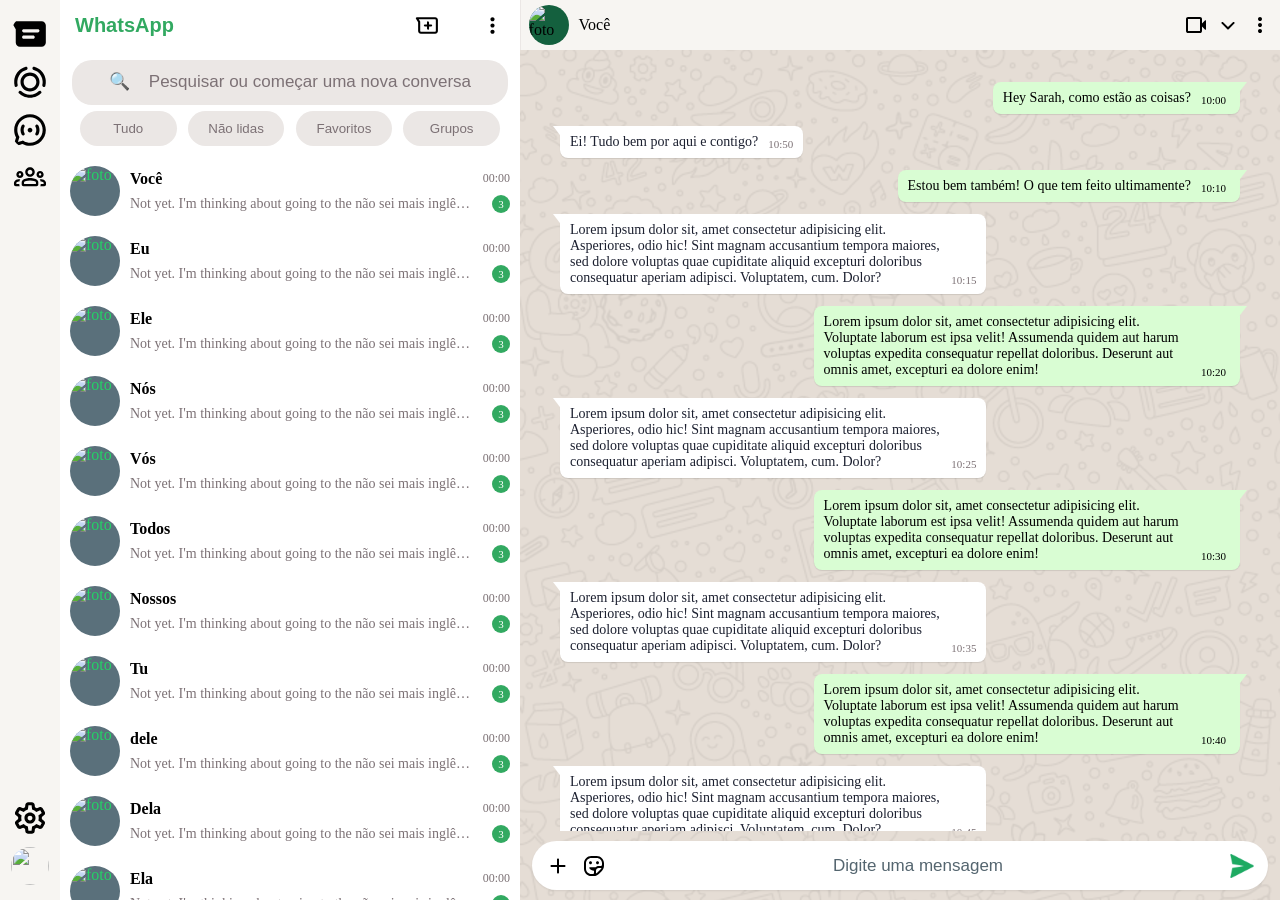
==== commit 7517eb58: "concerto da estrutura da seção do perfil" ====
--- a/index.html
+++ b/index.html
@@ -24,7 +24,7 @@
     </header>
     <nav>
         <div class="container-nav">
-            <img src="./assets/icons/messages.svg" alt="">
+            <img class="icone-conversas" src="./assets/icons/messages.svg" alt="">
             <img src="./assets/icons/status.svg" alt="">
             <img src="./assets/icons/newsletter.svg" alt="">
             <img src="./assets/icons/community.svg" alt="">
@@ -32,18 +32,18 @@
         </div>
         <div class="container-nav">
             <img src="./assets/icons/settings.svg" alt="">
-            <img src="https://i.pravatar.cc/150?img=60" alt="">
+            <img class="icone-perfil-nav" src="https://i.pravatar.cc/150?img=60" alt="">
         </div>
     </nav>
-    <section>
-        <div class="container-titulo">
-        <h1>WhatsApp</h1>
-        <div class="btn-newchat">
-        <img src="./assets/icons/new-chat.svg" alt="">
-        <img src="./assets/icons/more-settings.svg" alt="">
-    </div>
-    </div>
-
+    <section class="secao-lateral">
+        <div class="conversas-container">
+            <div class="container-titulo">
+                <h1>WhatsApp</h1>
+                <div class="btn-newchat">
+                <img src="./assets/icons/new-chat.svg" alt="">
+                <img src="./assets/icons/more-settings.svg" alt="">
+                </div>
+            </div>
     <form class="form-pesquisa" action="">
         <input type="text" placeholder="🔍    Pesquisar ou começar uma nova conversa">
     </form>
@@ -162,6 +162,64 @@
 
     </div>
 
+    </div>
+
+    <div class="perfil-container">
+        <div class="perfil-titulo">
+            <h1>Perfil</h1>
+        </div>
+
+        <div class="perfil-foto-container">
+            <img src="https://i.pravatar.cc/150?img=60" alt="foto de perfil" class="perfil-foto">
+        </div>
+
+        <div class="perfil-campo perfil-nome">
+            <span class="perfil-label">Nome</span>
+            <span class="perfil-valor">Ricardo da Silva</span>
+        </div>
+
+        <div class="perfil-campo perfil-recado">
+            <span class="perfil-label">Recado</span>
+            <div class="perfil-linha">
+                <span class="perfil-valor">Disponível</span>
+                <img src="./assets/icons/cursor-pointer.svg" alt="editar recado" class="icone-editar">
+            </div>
+        </div>
+
+        <div class="perfil-campo perfil-telefone">
+            <span class="perfil-label">Telefone</span>
+            <div class="perfil-linha">
+                <div class="perfil-telefone-info">
+                    <img src="./assets/icons/phone.svg" alt="telefone" class="icone-telefone">
+                    <span class="perfil-valor">+55 11 98787 6567</span>
+                </div>
+            </div>
+        </div>
+
+        <div class="perfil-trocar">
+            <h2>Trocar de Perfil</h2>
+            <div class="lista-perfis">
+                <div class="perfil-item">
+                    <img src="https://i.pravatar.cc/100?img=13" alt="Ricky">
+                    <span>Ricky</span>
+                </div>
+                <div class="perfil-item">
+                    <img src="https://i.pravatar.cc/100?img=14" alt="BeeR">
+                    <span>BeeR</span>
+                </div>
+                <div class="perfil-item">
+                    <img src="https://i.pravatar.cc/100?img=45" alt="Sand">
+                    <span>Sand</span>
+                </div>
+                <div class="perfil-item">
+                    <img src="https://i.pravatar.cc/100?img=51" alt="Joe">
+                    <span>Joe</span>
+                </div>
+            </div>
+        </div>
+
+    </div>
+
     </section>
     <main>
         <div class="chat-mensagens">
@@ -197,49 +255,54 @@
             <div class="mensagem mensagem-enviada">
                 <div class="balao">
                     <p>Lorem ipsum dolor sit, amet consectetur adipisicing elit. Voluptate laborum est ipsa velit! Assumenda quidem aut harum voluptas expedita consequatur repellat doloribus. Deserunt aut omnis amet, excepturi ea dolore enim!</p>
-                    <span class="hora-msg">10:10<span</span></span>
+                    <span class="hora-msg">10:20<span</span></span>
                 </div>
             </div>
 
             <div class="mensagem mensagem-recebida">
                 <div class="balao">
                     <p>Lorem ipsum dolor sit, amet consectetur adipisicing elit. Asperiores, odio hic! Sint magnam accusantium tempora maiores, sed dolore voluptas quae cupiditate aliquid excepturi doloribus consequatur aperiam adipisci. Voluptatem, cum. Dolor?</p>
-                    <span class="hora-msg">10:15</span>
+                    <span class="hora-msg">10:25</span>
                 </div>
             </div>
 
             <div class="mensagem mensagem-enviada">
                 <div class="balao">
                     <p>Lorem ipsum dolor sit, amet consectetur adipisicing elit. Voluptate laborum est ipsa velit! Assumenda quidem aut harum voluptas expedita consequatur repellat doloribus. Deserunt aut omnis amet, excepturi ea dolore enim!</p>
-                    <span class="hora-msg">10:10<span</span></span>
+                    <span class="hora-msg">10:30<span</span></span>
                 </div>
             </div>
 
             <div class="mensagem mensagem-recebida">
                 <div class="balao">
                     <p>Lorem ipsum dolor sit, amet consectetur adipisicing elit. Asperiores, odio hic! Sint magnam accusantium tempora maiores, sed dolore voluptas quae cupiditate aliquid excepturi doloribus consequatur aperiam adipisci. Voluptatem, cum. Dolor?</p>
-                    <span class="hora-msg">10:15</span>
+                    <span class="hora-msg">10:35</span>
                 </div>
             </div>
 
             <div class="mensagem mensagem-enviada">
                 <div class="balao">
                     <p>Lorem ipsum dolor sit, amet consectetur adipisicing elit. Voluptate laborum est ipsa velit! Assumenda quidem aut harum voluptas expedita consequatur repellat doloribus. Deserunt aut omnis amet, excepturi ea dolore enim!</p>
-                    <span class="hora-msg">10:10<span</span></span>
-                </div>
-            </div>
-
+                    <span class="hora-msg">10:40<span</span></span>
+                </div>
+            </div>
             <div class="mensagem mensagem-recebida">
                 <div class="balao">
                     <p>Lorem ipsum dolor sit, amet consectetur adipisicing elit. Asperiores, odio hic! Sint magnam accusantium tempora maiores, sed dolore voluptas quae cupiditate aliquid excepturi doloribus consequatur aperiam adipisci. Voluptatem, cum. Dolor?</p>
-                    <span class="hora-msg">10:15</span>
+                    <span class="hora-msg">10:45</span>
                 </div>
             </div>
 
             <div class="mensagem mensagem-enviada">
                 <div class="balao">
                     <p>Lorem ipsum dolor sit, amet consectetur adipisicing elit. Voluptate laborum est ipsa velit! Assumenda quidem aut harum voluptas expedita consequatur repellat doloribus. Deserunt aut omnis amet, excepturi ea dolore enim! Lorem ipsum dolor sit amet consectetur adipisicing elit. Fugit, ea officia tempora deleniti, odio voluptate eveniet animi accusantium doloremque soluta sequi dolorem dicta. Itaque ex aperiam aliquid suscipit ullam expedita. Lorem, ipsum dolor sit amet c!onsectetur adipisicing elit.</p>
-                    <span class="hora-msg">10:10<span</span></span>
+                    <span class="hora-msg">10:50<span</span></span>
+                </div>
+            </div>
+            <div class="mensagem mensagem-enviada">
+                <div class="balao">
+                    <p>Lorem ipsum dolor sit, amet consectetur adipisicing elit. Voluptate laborum est ipsa velit! Assumenda quidem aut harum voluptas expedita consequatur repellat doloribus.</p>
+                    <span class="hora-msg">10:50<span</span></span>
                 </div>
             </div>
 
--- a/assets/style.css
+++ b/assets/style.css
@@ -285,6 +285,175 @@
     border-radius: 10px;
 }
 
+/* ---------- Alternância entre lista de conversas e perfil ---------- */
+
+.conversas-container {
+    width: 100%;
+    height: 100%;
+    min-height: 0;
+    display: flex;
+    flex-direction: column;
+}
+
+.perfil-container {
+    display: none;
+    width: 100%;
+    height: 100%;
+    min-height: 0;
+}
+
+.secao-lateral.perfil-ativo .conversas-container {
+    display: none;
+}
+
+.secao-lateral.perfil-ativo .perfil-container {
+    display: grid;
+}
+
+/* ---------- Seção de Perfil ---------- */
+
+.perfil-container {
+    grid-template-columns: 1fr;
+    grid-template-rows: 50px auto auto auto auto 1fr auto;
+    grid-template-areas:
+        "titulo"
+        "foto"
+        "nome"
+        "recado"
+        "telefone"
+        "espaco"
+        "trocar";
+    overflow-y: auto;
+}
+
+.perfil-titulo {
+    grid-area: titulo;
+    display: flex;
+    align-items: center;
+    padding: 15px;
+}
+
+.perfil-titulo > h1 {
+    font-size: 20px;
+    font-weight: 600;
+    color: var(--msg1);
+}
+
+.perfil-foto-container {
+    grid-area: foto;
+    display: flex;
+    justify-content: center;
+    padding: 10px 0 30px 0;
+}
+
+.perfil-foto {
+    width: 200px;
+    height: 200px;
+    border-radius: 50%;
+    background-color: var(--fotoperfil);
+    object-fit: cover;
+}
+
+.perfil-campo {
+    display: flex;
+    flex-direction: column;
+    gap: 8px;
+    padding: 15px 25px;
+    border-bottom: 1px solid var(--icone2);
+}
+
+.perfil-nome {
+    grid-area: nome;
+}
+
+.perfil-recado {
+    grid-area: recado;
+}
+
+.perfil-telefone {
+    grid-area: telefone;
+}
+
+.perfil-label {
+    font-size: 13px;
+    font-weight: 600;
+    color: var(--zap);
+}
+
+.perfil-valor {
+    font-size: 16px;
+    color: var(--msg1);
+}
+
+.perfil-linha {
+    display: flex;
+    align-items: center;
+    justify-content: space-between;
+}
+
+.perfil-telefone-info {
+    display: flex;
+    align-items: center;
+    gap: 12px;
+}
+
+.icone-editar,
+.icone-copiar,
+.icone-telefone {
+    width: 20px;
+    height: 20px;
+    cursor: pointer;
+}
+
+.icone-editar:hover,
+.icone-copiar:hover {
+    opacity: 0.7;
+}
+
+.perfil-trocar {
+    grid-area: trocar;
+    padding: 20px 25px 25px 25px;
+}
+
+.perfil-trocar > h2 {
+    font-size: 16px;
+    font-weight: 600;
+    color: var(--msg1);
+    margin-bottom: 15px;
+}
+
+.lista-perfis {
+    display: flex;
+    align-items: flex-start;
+    gap: 25px;
+    flex-wrap: wrap;
+}
+
+.perfil-item {
+    display: flex;
+    flex-direction: column;
+    align-items: center;
+    gap: 6px;
+    cursor: pointer;
+}
+
+.perfil-item > img {
+    width: 56px;
+    height: 56px;
+    border-radius: 50%;
+    background-color: var(--fotoperfil);
+    object-fit: cover;
+}
+
+.perfil-item > span {
+    font-size: 13px;
+    color: var(--msg1);
+}
+
+.perfil-item:hover > img {
+    opacity: 0.85;
+}
+
 main {
     grid-column: 3 / 5;
     grid-row: 2 / 3;
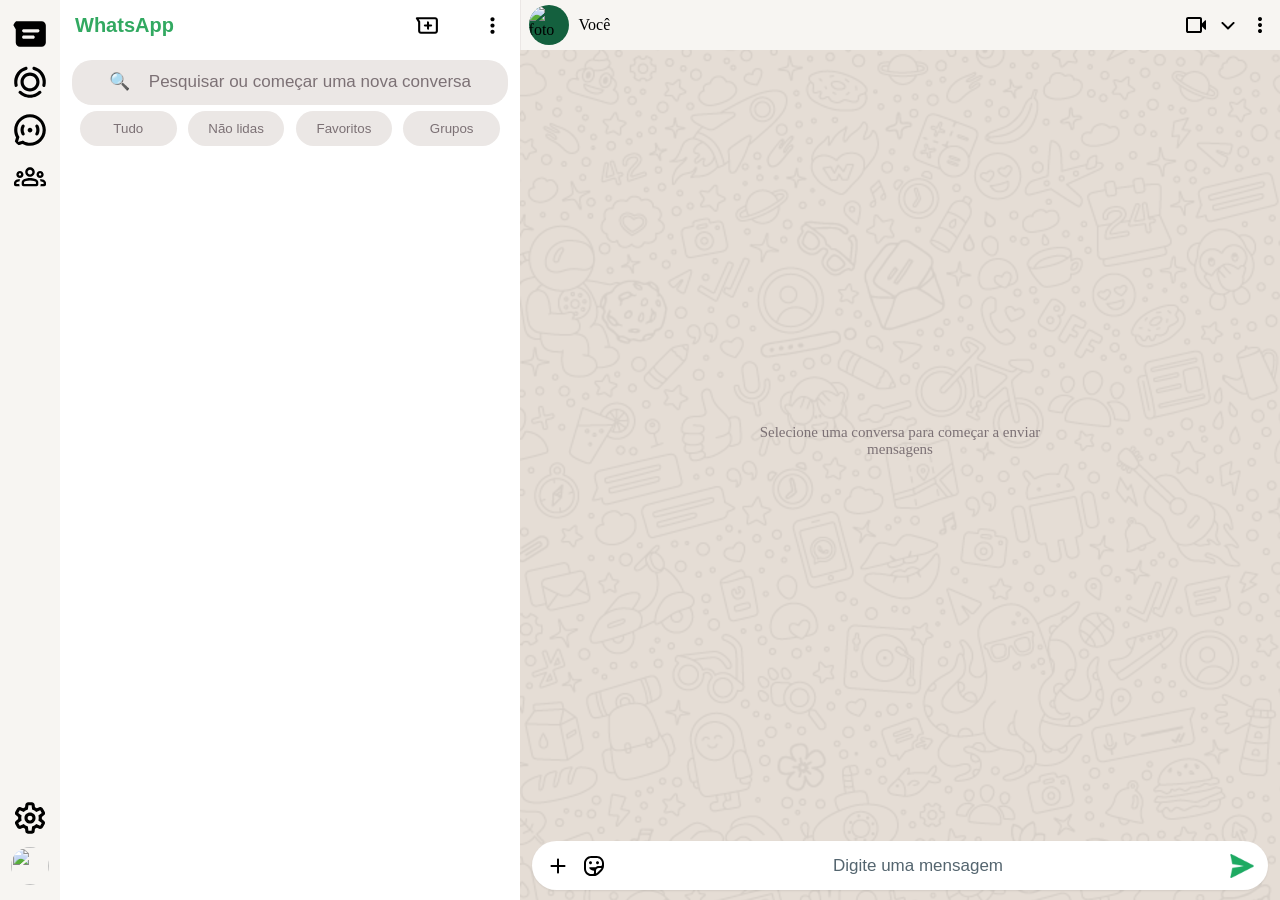
==== commit c25a212b: "criando os cards dos contatos de arrary" ====
--- a/index.html
+++ b/index.html
@@ -55,111 +55,7 @@
         <button>Grupos</button>
     </div>
     <div class="lista-contatos">
-
-    <diiv class="card-contato">
-        <img src="" alt="foto">
-        <span class="nome">Você</span>
-        <span class="hora">00:00</span>
-        <span class="msg">Not yet. I'm thinking about going to the não sei mais inglês então é isso.</span>
-        <span class="badge">3</span>
-    </diiv>
-
-    <diiv class="card-contato">
-        <img src="" alt="foto">
-        <span class="nome">Eu</span>
-        <span class="hora">00:00</span>
-        <span class="msg">Not yet. I'm thinking about going to the não sei mais inglês então é isso.</span>
-        <span class="badge">3</span>
-    </diiv>
-
-    <diiv class="card-contato">
-        <img src="" alt="foto">
-        <span class="nome">Ele</span>
-        <span class="hora">00:00</span>
-        <span class="msg">Not yet. I'm thinking about going to the não sei mais inglês então é isso.</span>
-        <span class="badge">3</span>
-    </diiv>
-
-    <diiv class="card-contato">
-        <img src="" alt="foto">
-        <span class="nome">Nós</span>
-        <span class="hora">00:00</span>
-        <span class="msg">Not yet. I'm thinking about going to the não sei mais inglês então é isso.</span>
-        <span class="badge">3</span>
-    </diiv>
-
-    <diiv class="card-contato">
-        <img src="" alt="foto">
-        <span class="nome">Vós</span>
-        <span class="hora">00:00</span>
-        <span class="msg">Not yet. I'm thinking about going to the não sei mais inglês então é isso.</span>
-        <span class="badge">3</span>
-    </diiv>
-
-    <diiv class="card-contato">
-        <img src="" alt="foto">
-        <span class="nome">Todos</span>
-        <span class="hora">00:00</span>
-        <span class="msg">Not yet. I'm thinking about going to the não sei mais inglês então é isso.</span>
-        <span class="badge">3</span>
-    </diiv>
-
-    <diiv class="card-contato">
-        <img src="" alt="foto">
-        <span class="nome">Nossos</span>
-        <span class="hora">00:00</span>
-        <span class="msg">Not yet. I'm thinking about going to the não sei mais inglês então é isso.</span>
-        <span class="badge">3</span>
-    </diiv>
-
-    <diiv class="card-contato">
-        <img src="" alt="foto">
-        <span class="nome">Tu</span>
-        <span class="hora">00:00</span>
-        <span class="msg">Not yet. I'm thinking about going to the não sei mais inglês então é isso.</span>
-        <span class="badge">3</span>
-    </diiv>
-
-    <diiv class="card-contato">
-        <img src="" alt="foto">
-        <span class="nome">dele</span>
-        <span class="hora">00:00</span>
-        <span class="msg">Not yet. I'm thinking about going to the não sei mais inglês então é isso.</span>
-        <span class="badge">3</span>
-    </diiv>
-
-    <diiv class="card-contato">
-        <img src="" alt="foto">
-        <span class="nome">Dela</span>
-        <span class="hora">00:00</span>
-        <span class="msg">Not yet. I'm thinking about going to the não sei mais inglês então é isso.</span>
-        <span class="badge">3</span>
-    </diiv>
-
-    <diiv class="card-contato">
-        <img src="" alt="foto">
-        <span class="nome">Ela</span>
-        <span class="hora">00:00</span>
-        <span class="msg">Not yet. I'm thinking about going to the não sei mais inglês então é isso.</span>
-        <span class="badge">3</span>
-    </diiv>
-
-    <diiv class="card-contato">
-        <img src="" alt="foto">
-        <span class="nome">Aquela</span>
-        <span class="hora">00:00</span>
-        <span class="msg">Not yet. I'm thinking about going to the não sei mais inglês então é isso.</span>
-        <span class="badge">3</span> 
-    </diiv>
-
-    <diiv class="card-contato">
-        <img src="" alt="foto">
-        <span class="nome">Aquele</span>
-        <span class="hora">00:00</span>
-        <span class="msg">Not yet. I'm thinking about going to the não sei mais inglês então é isso.</span>
-        <span class="badge">3</span> 
-    </diiv>
-
+        <!-- Preenchido dinamicamente pelo script.js a partir de contatos.js -->
     </div>
 
     </div>
@@ -222,90 +118,20 @@
 
     </section>
     <main>
-        <div class="chat-mensagens">
+        <div class="chat-header oculto">
+            <img class="chat-header-foto" src="" alt="">
+            <div class="chat-header-info">
+                <span class="chat-header-nome"></span>
+                <span class="chat-header-status"></span>
+            </div>
+        </div>
 
-            <div class="mensagem mensagem-enviada">
-                <div class="balao">
-                    <p>Hey Sarah, como estão as coisas?</p>
-                    <span class="hora-msg">10:00 <span</span></span>
-                </div>
-            </div>
+        <div class="chat-vazio">
+            <p>Selecione uma conversa para começar a enviar mensagens</p>
+        </div>
 
-            <div class="mensagem mensagem-recebida">
-                <div class="balao">
-                    <p>Ei! Tudo bem por aqui e contigo?</p>
-                    <span class="hora-msg">10:50</span>
-                </div>
-            </div>
-
-            <div class="mensagem mensagem-enviada">
-                <div class="balao">
-                    <p>Estou bem também! O que tem feito ultimamente?</p>
-                    <span class="hora-msg">10:10 <span</span></span>
-                </div>
-            </div>
-
-            <div class="mensagem mensagem-recebida">
-                <div class="balao">
-                    <p>Lorem ipsum dolor sit, amet consectetur adipisicing elit. Asperiores, odio hic! Sint magnam accusantium tempora maiores, sed dolore voluptas quae cupiditate aliquid excepturi doloribus consequatur aperiam adipisci. Voluptatem, cum. Dolor?</p>
-                    <span class="hora-msg">10:15</span>
-                </div>
-            </div>
-
-            <div class="mensagem mensagem-enviada">
-                <div class="balao">
-                    <p>Lorem ipsum dolor sit, amet consectetur adipisicing elit. Voluptate laborum est ipsa velit! Assumenda quidem aut harum voluptas expedita consequatur repellat doloribus. Deserunt aut omnis amet, excepturi ea dolore enim!</p>
-                    <span class="hora-msg">10:20<span</span></span>
-                </div>
-            </div>
-
-            <div class="mensagem mensagem-recebida">
-                <div class="balao">
-                    <p>Lorem ipsum dolor sit, amet consectetur adipisicing elit. Asperiores, odio hic! Sint magnam accusantium tempora maiores, sed dolore voluptas quae cupiditate aliquid excepturi doloribus consequatur aperiam adipisci. Voluptatem, cum. Dolor?</p>
-                    <span class="hora-msg">10:25</span>
-                </div>
-            </div>
-
-            <div class="mensagem mensagem-enviada">
-                <div class="balao">
-                    <p>Lorem ipsum dolor sit, amet consectetur adipisicing elit. Voluptate laborum est ipsa velit! Assumenda quidem aut harum voluptas expedita consequatur repellat doloribus. Deserunt aut omnis amet, excepturi ea dolore enim!</p>
-                    <span class="hora-msg">10:30<span</span></span>
-                </div>
-            </div>
-
-            <div class="mensagem mensagem-recebida">
-                <div class="balao">
-                    <p>Lorem ipsum dolor sit, amet consectetur adipisicing elit. Asperiores, odio hic! Sint magnam accusantium tempora maiores, sed dolore voluptas quae cupiditate aliquid excepturi doloribus consequatur aperiam adipisci. Voluptatem, cum. Dolor?</p>
-                    <span class="hora-msg">10:35</span>
-                </div>
-            </div>
-
-            <div class="mensagem mensagem-enviada">
-                <div class="balao">
-                    <p>Lorem ipsum dolor sit, amet consectetur adipisicing elit. Voluptate laborum est ipsa velit! Assumenda quidem aut harum voluptas expedita consequatur repellat doloribus. Deserunt aut omnis amet, excepturi ea dolore enim!</p>
-                    <span class="hora-msg">10:40<span</span></span>
-                </div>
-            </div>
-            <div class="mensagem mensagem-recebida">
-                <div class="balao">
-                    <p>Lorem ipsum dolor sit, amet consectetur adipisicing elit. Asperiores, odio hic! Sint magnam accusantium tempora maiores, sed dolore voluptas quae cupiditate aliquid excepturi doloribus consequatur aperiam adipisci. Voluptatem, cum. Dolor?</p>
-                    <span class="hora-msg">10:45</span>
-                </div>
-            </div>
-
-            <div class="mensagem mensagem-enviada">
-                <div class="balao">
-                    <p>Lorem ipsum dolor sit, amet consectetur adipisicing elit. Voluptate laborum est ipsa velit! Assumenda quidem aut harum voluptas expedita consequatur repellat doloribus. Deserunt aut omnis amet, excepturi ea dolore enim! Lorem ipsum dolor sit amet consectetur adipisicing elit. Fugit, ea officia tempora deleniti, odio voluptate eveniet animi accusantium doloremque soluta sequi dolorem dicta. Itaque ex aperiam aliquid suscipit ullam expedita. Lorem, ipsum dolor sit amet c!onsectetur adipisicing elit.</p>
-                    <span class="hora-msg">10:50<span</span></span>
-                </div>
-            </div>
-            <div class="mensagem mensagem-enviada">
-                <div class="balao">
-                    <p>Lorem ipsum dolor sit, amet consectetur adipisicing elit. Voluptate laborum est ipsa velit! Assumenda quidem aut harum voluptas expedita consequatur repellat doloribus.</p>
-                    <span class="hora-msg">10:50<span</span></span>
-                </div>
-            </div>
-
+        <div class="chat-mensagens oculto">
+            <!-- Preenchido dinamicamente pelo script.js quando uma conversa é aberta -->
         </div>
 
         <form class="chat-input" action="">
--- a/assets/style.css
+++ b/assets/style.css
@@ -465,6 +465,64 @@
     overflow: hidden;
 }
 
+.oculto {
+    display: none !important;
+}
+
+.chat-header {
+    flex: 0 0 auto;
+    display: flex;
+    align-items: center;
+    gap: 12px;
+    padding: 10px 20px;
+    background-color: var(--header);
+    border-bottom: 1px solid var(--icone2);
+}
+
+.chat-header-foto {
+    width: 40px;
+    height: 40px;
+    border-radius: 50%;
+    background-color: var(--fotoperfil);
+    object-fit: cover;
+}
+
+.chat-header-info {
+    display: flex;
+    flex-direction: column;
+}
+
+.chat-header-nome {
+    font-size: 15px;
+    font-weight: 600;
+    color: var(--msg1);
+}
+
+.chat-header-status {
+    font-size: 12px;
+    color: var(--msgs2);
+}
+
+.chat-vazio {
+    flex: 1 1 auto;
+    display: flex;
+    align-items: center;
+    justify-content: center;
+    text-align: center;
+    padding: 20px;
+}
+
+.chat-vazio > p {
+    max-width: 300px;
+    font-size: 15px;
+    color: var(--msgs2);
+}
+
+.card-contato.ativo {
+    background-color: var(--icone2);
+    border-radius: 10px;
+}
+
 .chat-mensagens {
     flex: 1 1 auto;
     min-height: 0;
@@ -545,6 +603,26 @@
     clip-path: polygon(0 0, 0 100%, 100% 0);
 }
 
+/* ---------- Mensagens seguidas do mesmo remetente ---------- */
+/* A partir da 2ª mensagem em sequência (mesmo lado), o balão perde
+   a "ponta" e volta a ter o canto arredondado padrão. */
+
+.mensagem-recebida + .mensagem-recebida > .balao {
+    border-top-left-radius: 8px;
+}
+
+.mensagem-recebida + .mensagem-recebida > .balao::before {
+    display: none;
+}
+
+.mensagem-enviada + .mensagem-enviada > .balao {
+    border-top-right-radius: 8px;
+}
+
+.mensagem-enviada + .mensagem-enviada > .balao::before {
+    display: none;
+}
+
 .balao > p {
     font-size: 14px;
     color: var(--msg1);
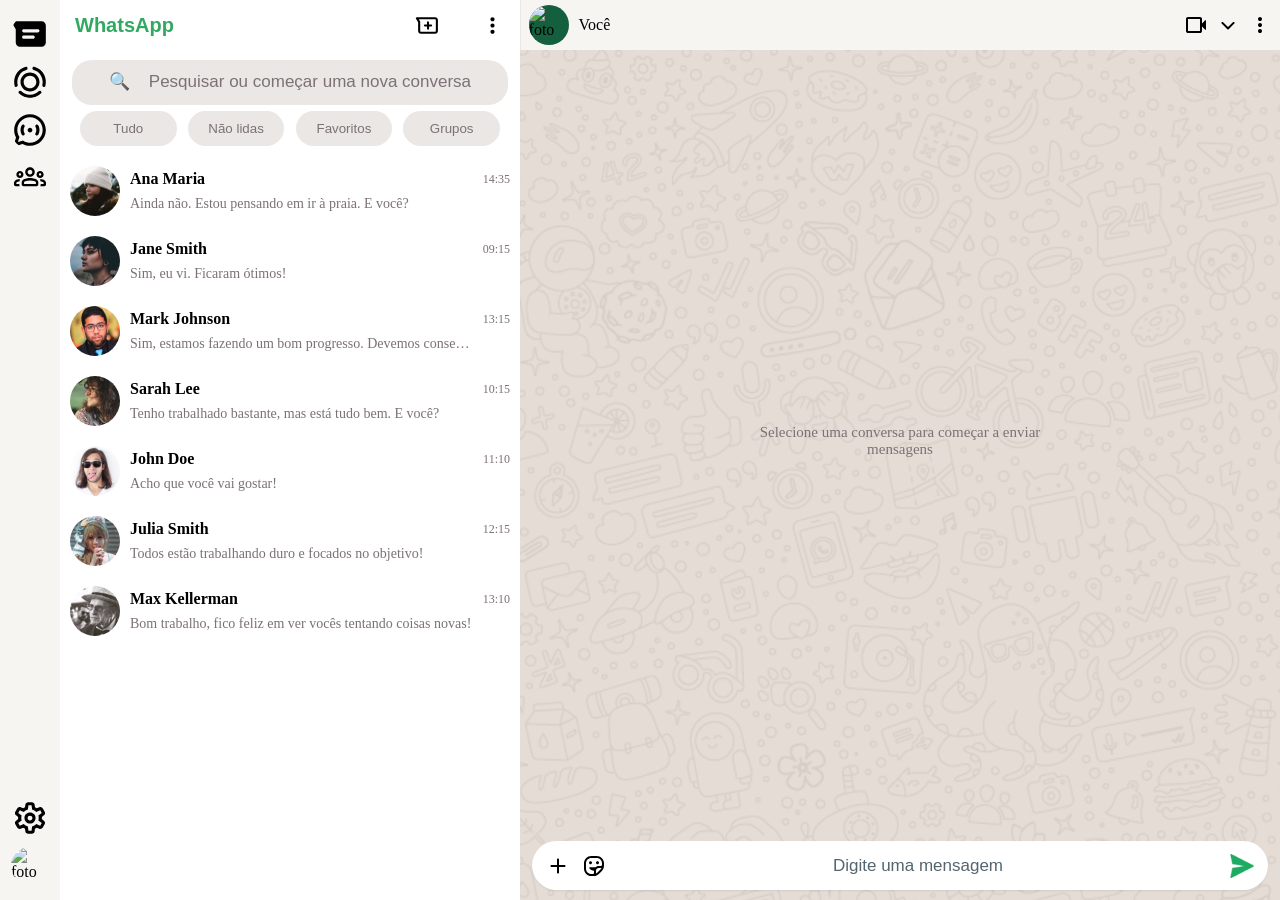
==== commit d2475955: "ações para troca de usuarios" ====
--- a/index.html
+++ b/index.html
@@ -11,7 +11,7 @@
     <header>
         <div class="foto-header-container">
             <div class="perfil-header">
-            <img class="foto-contato-header" src="" alt="foto">
+            <img class="foto-contato-header" src="" alt="foto do perfil ativo">
             <span class="nome-header">Você</span>
         </div>
 
@@ -32,7 +32,7 @@
         </div>
         <div class="container-nav">
             <img src="./assets/icons/settings.svg" alt="">
-            <img class="icone-perfil-nav" src="https://i.pravatar.cc/150?img=60" alt="">
+            <img class="icone-perfil-nav" src="" alt="foto do perfil ativo">
         </div>
     </nav>
     <section class="secao-lateral">
@@ -66,12 +66,12 @@
         </div>
 
         <div class="perfil-foto-container">
-            <img src="https://i.pravatar.cc/150?img=60" alt="foto de perfil" class="perfil-foto">
+            <img src="" alt="foto de perfil" class="perfil-foto">
         </div>
 
         <div class="perfil-campo perfil-nome">
             <span class="perfil-label">Nome</span>
-            <span class="perfil-valor">Ricardo da Silva</span>
+            <span class="perfil-valor perfil-valor-nome"></span>
         </div>
 
         <div class="perfil-campo perfil-recado">
@@ -87,7 +87,7 @@
             <div class="perfil-linha">
                 <div class="perfil-telefone-info">
                     <img src="./assets/icons/phone.svg" alt="telefone" class="icone-telefone">
-                    <span class="perfil-valor">+55 11 98787 6567</span>
+                    <span class="perfil-valor perfil-valor-telefone"></span>
                 </div>
             </div>
         </div>
@@ -95,22 +95,7 @@
         <div class="perfil-trocar">
             <h2>Trocar de Perfil</h2>
             <div class="lista-perfis">
-                <div class="perfil-item">
-                    <img src="https://i.pravatar.cc/100?img=13" alt="Ricky">
-                    <span>Ricky</span>
-                </div>
-                <div class="perfil-item">
-                    <img src="https://i.pravatar.cc/100?img=14" alt="BeeR">
-                    <span>BeeR</span>
-                </div>
-                <div class="perfil-item">
-                    <img src="https://i.pravatar.cc/100?img=45" alt="Sand">
-                    <span>Sand</span>
-                </div>
-                <div class="perfil-item">
-                    <img src="https://i.pravatar.cc/100?img=51" alt="Joe">
-                    <span>Joe</span>
-                </div>
+                <!-- Preenchido dinamicamente pelo script.js com os perfis disponíveis para troca -->
             </div>
         </div>
 
--- a/assets/style.css
+++ b/assets/style.css
@@ -435,6 +435,11 @@
     align-items: center;
     gap: 6px;
     cursor: pointer;
+    transition: transform 0.15s ease;
+}
+
+.perfil-item:active {
+    transform: scale(0.95);
 }
 
 .perfil-item > img {
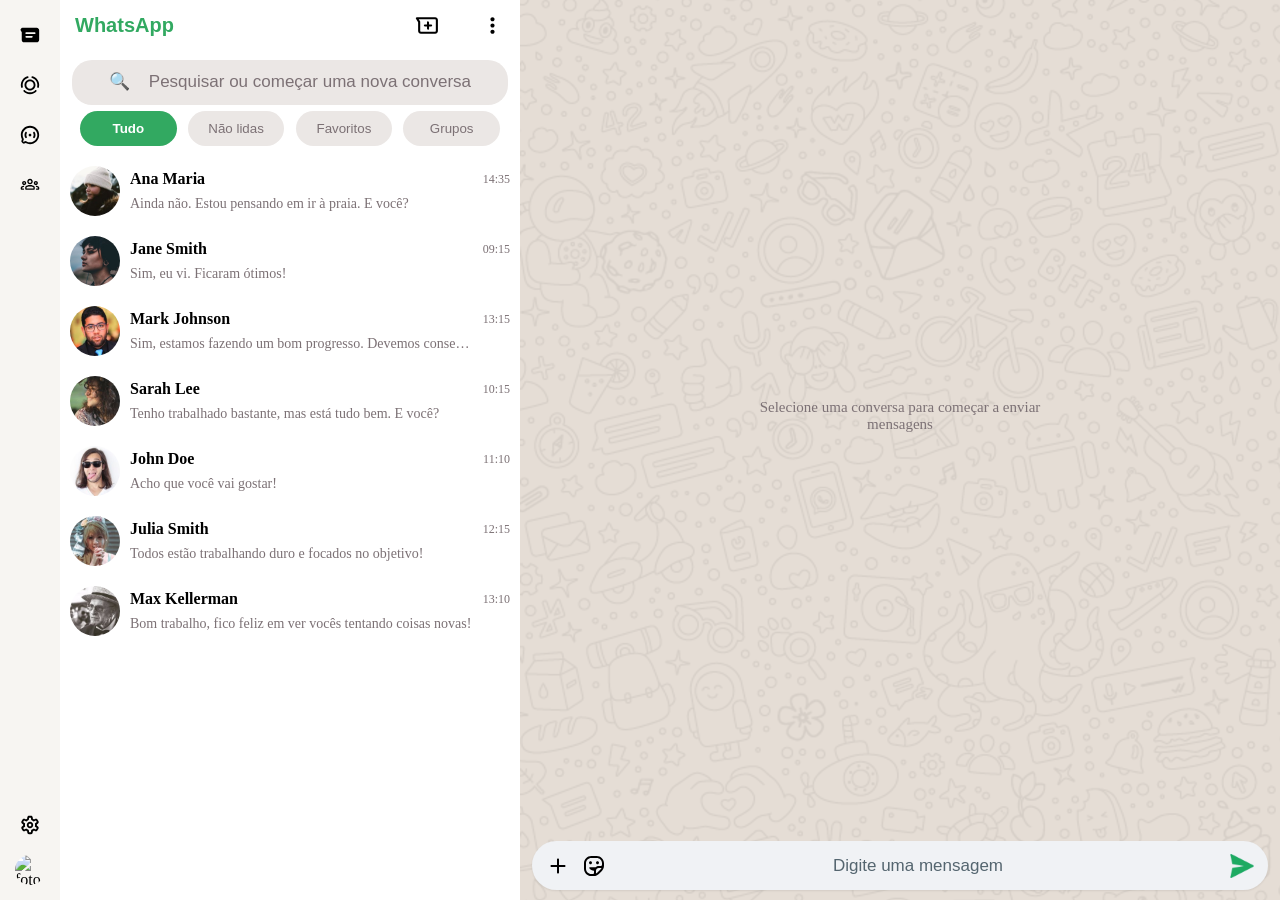
==== commit b098f651: "algumas estruturas foram reajustadas" ====
--- a/index.html
+++ b/index.html
@@ -8,20 +8,6 @@
     <title>WhatsApp Web</title>
 </head>
 <body class="grid-container">
-    <header>
-        <div class="foto-header-container">
-            <div class="perfil-header">
-            <img class="foto-contato-header" src="" alt="foto do perfil ativo">
-            <span class="nome-header">Você</span>
-        </div>
-
-            <div class="icon-header">
-            <img class="camera-header" src="./assets/icons/video-cam.svg" alt="">
-            <img class="menu-header" src="./assets/icons/down-menu.svg" alt="">
-            <img class="config-header" src="./assets/icons/more-settings.svg" alt="">
-        </div>
-        </div>
-    </header>
     <nav>
         <div class="container-nav">
             <img class="icone-conversas" src="./assets/icons/messages.svg" alt="">
@@ -49,7 +35,7 @@
     </form>
 
     <div class="botoes">
-        <button>Tudo</button>
+        <button class="ativo">Tudo</button>
         <button>Não lidas</button>
         <button>Favoritos</button>
         <button>Grupos</button>
@@ -109,6 +95,11 @@
                 <span class="chat-header-nome"></span>
                 <span class="chat-header-status"></span>
             </div>
+            <div class="chat-header-acoes">
+                <img class="camera-header" src="./assets/icons/video-cam.svg" alt="">
+                <img class="menu-header" src="./assets/icons/down-menu.svg" alt="">
+                <img class="config-header" src="./assets/icons/more-settings.svg" alt="">
+            </div>
         </div>
 
         <div class="chat-vazio">
--- a/assets/style.css
+++ b/assets/style.css
@@ -38,52 +38,13 @@
     height: 100dvh;
     display: grid;
     grid-template-columns: 60px 460px minmax(0, 1fr) minmax(0, 2fr);
-    grid-template-rows: 50px 1fr;
+    grid-template-rows: 1fr;
     overflow: hidden;
-}
-
-header {
-    grid-column: 3 / 5;
-    grid-row: 1 / 2;
-    background-color: var(--header);
-    display: flex;
-    align-items: center;
-    justify-content: space-between;
-    border-left: 1px solid var(--icone2);
-}
-
-.foto-header-container {
-    width: 100%;
-    display: flex;
-    justify-content: space-between;
-    align-items: center;
-    padding: 2% 1%;
-}
-
-.perfil-header {
-    display: flex;
-    align-items: center;
-    gap: 10px;
-}
-
-.foto-contato-header {
-    background-color: #14603E;
-    border-radius: 100%;
-    width: 40px;
-    height: 40px;
-}
-
-.icon-header {
-    display: flex;
-    justify-content: flex-end;
-    align-items: center;
-    gap: 10px;
-    width: fit-content;
 }
 
 nav {
     grid-column: 1 / 2;
-    grid-row: 1 / 3;
+    grid-row: 1 / 2;
     background-color: var(--nav);
     display: flex;
     flex-direction: column;
@@ -101,20 +62,33 @@
 }
 
 .container-nav > img {
-    width: 38px;
-    height: 38px;
+    width: 22px;
+    height: 22px;
+    padding: 9px;
+    box-sizing: content-box;
     border-radius: 50%;
+    transition: background-color 0.15s ease;
 }
 
 .container-nav > img:hover {
     background-color: var(--icone2);
-    width: 39px;
-    height: 39px;
+}
+
+.icone-perfil-nav {
+    width: 30px !important;
+    height: 30px !important;
+    padding: 0 !important;
+    object-fit: cover;
+}
+
+.icone-perfil-nav:hover {
+    background-color: transparent !important;
+    opacity: 0.85;
 }
 
 section {
     grid-column: 2 / 3;
-    grid-row: 1 / 3;
+    grid-row: 1 / 2;
     background-color: var(--section);
     display: flex;
     flex-direction: column;
@@ -209,11 +183,24 @@
     border-radius: 20px;
     background-color: var(--icone2);
     color: var(--msgs2);
+    cursor: pointer;
+    transition: background-color 0.15s ease, color 0.15s ease;
 }
 
 .botoes > button:hover {
     background-color: var(--iconeclaro);
     color: var(--letraescura);
+}
+
+.botoes > button.ativo {
+    background-color: var(--zap);
+    color: #FFFFFF;
+    font-weight: 600;
+}
+
+.botoes > button.ativo:hover {
+    background-color: var(--zap);
+    color: #FFFFFF;
 }
 
 .lista-contatos {
@@ -461,7 +448,7 @@
 
 main {
     grid-column: 3 / 5;
-    grid-row: 2 / 3;
+    grid-row: 1 / 2;
     background-image: url(./imgs/whatsapp_bg.png);
     display: flex;
     flex-direction:column;
@@ -506,6 +493,27 @@
 .chat-header-status {
     font-size: 12px;
     color: var(--msgs2);
+}
+
+.chat-header-acoes {
+    display: flex;
+    align-items: center;
+    gap: 6px;
+    margin-left: auto;
+}
+
+.chat-header-acoes > img {
+    width: 20px;
+    height: 20px;
+    padding: 8px;
+    box-sizing: content-box;
+    border-radius: 50%;
+    cursor: pointer;
+    transition: background-color 0.15s ease;
+}
+
+.chat-header-acoes > img:hover {
+    background-color: var(--icone2);
 }
 
 .chat-vazio {
@@ -660,7 +668,7 @@
     min-width: 0;
     margin: 10px 12px;
     padding: 8px 14px;
-    background-color: var(--section);
+    background-color: var(--rodape-input-bg);
     border-radius: 26px;
     box-shadow: 0 1px 2px rgba(0, 0, 0, 0.08);
 }
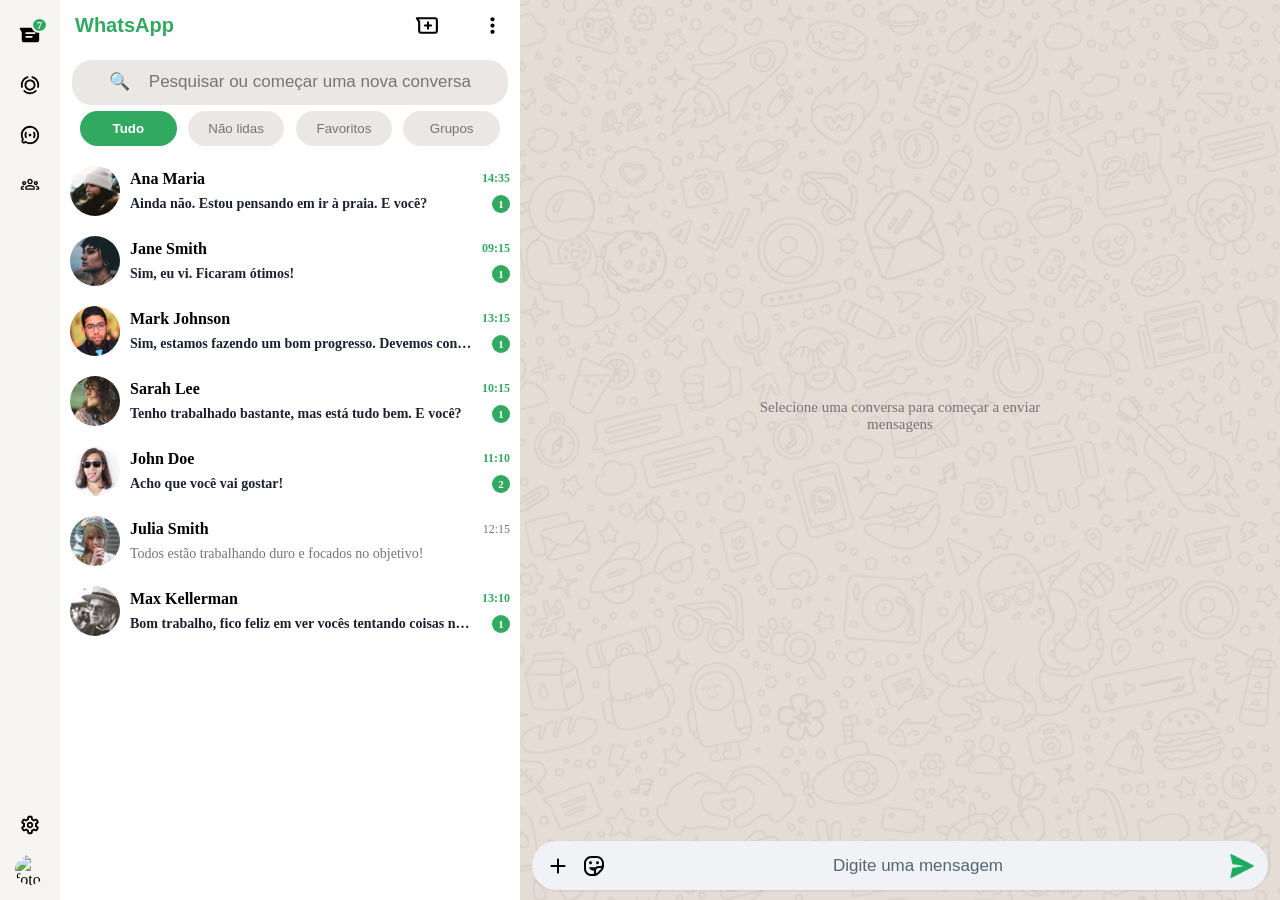
==== commit f6a033e5: "ajustes na seção de icones" ====
--- a/index.html
+++ b/index.html
@@ -10,7 +10,10 @@
 <body class="grid-container">
     <nav>
         <div class="container-nav">
-            <img class="icone-conversas" src="./assets/icons/messages.svg" alt="">
+            <div class="icone-conversas-wrapper">
+                <img class="icone-conversas" src="./assets/icons/messages.svg" alt="">
+                <span class="badge-nav oculto"></span>
+            </div>
             <img src="./assets/icons/status.svg" alt="">
             <img src="./assets/icons/newsletter.svg" alt="">
             <img src="./assets/icons/community.svg" alt="">
--- a/assets/style.css
+++ b/assets/style.css
@@ -74,6 +74,53 @@
     background-color: var(--icone2);
 }
 
+.icone-conversas-wrapper {
+    position: relative;
+    width: 22px;
+    height: 22px;
+    padding: 9px;
+    box-sizing: content-box;
+    border-radius: 50%;
+    display: flex;
+    align-items: center;
+    justify-content: center;
+    cursor: pointer;
+    transition: background-color 0.15s ease;
+}
+
+.icone-conversas-wrapper:hover {
+    background-color: var(--icone2);
+}
+
+.icone-conversas-wrapper > .icone-conversas {
+    width: 22px;
+    height: 22px;
+    padding: 0;
+}
+
+.icone-conversas-wrapper > .icone-conversas:hover {
+    background-color: transparent;
+}
+
+.badge-nav {
+    position: absolute;
+    top: 2px;
+    right: 2px;
+    min-width: 16px;
+    height: 16px;
+    padding: 0 4px;
+    box-sizing: border-box;
+    border-radius: 50%;
+    border: 2px solid var(--nav);
+    background-color: var(--zap);
+    color: #FFFFFF;
+    font-size: 10px;
+    font-weight: 700;
+    display: flex;
+    align-items: center;
+    justify-content: center;
+}
+
 .icone-perfil-nav {
     width: 30px !important;
     height: 30px !important;
@@ -258,13 +305,26 @@
     background-color: var(--zap);
     color: var(--section);
     font-size: 11px;
-    border-radius: 50%;
-    width: 18px;
+    font-weight: 600;
+    border-radius: 50%;
+    min-width: 18px;
+    width: fit-content;
     height: 18px;
+    padding: 0 5px;
     display: flex;
     align-items: center;
     justify-content: center;
     justify-self: end;
+}
+
+.card-contato.nao-lida > .msg {
+    color: var(--msg1);
+    font-weight: 600;
+}
+
+.card-contato.nao-lida > .hora {
+    color: var(--zap);
+    font-weight: 600;
 }
 
 .card-contato:hover {
